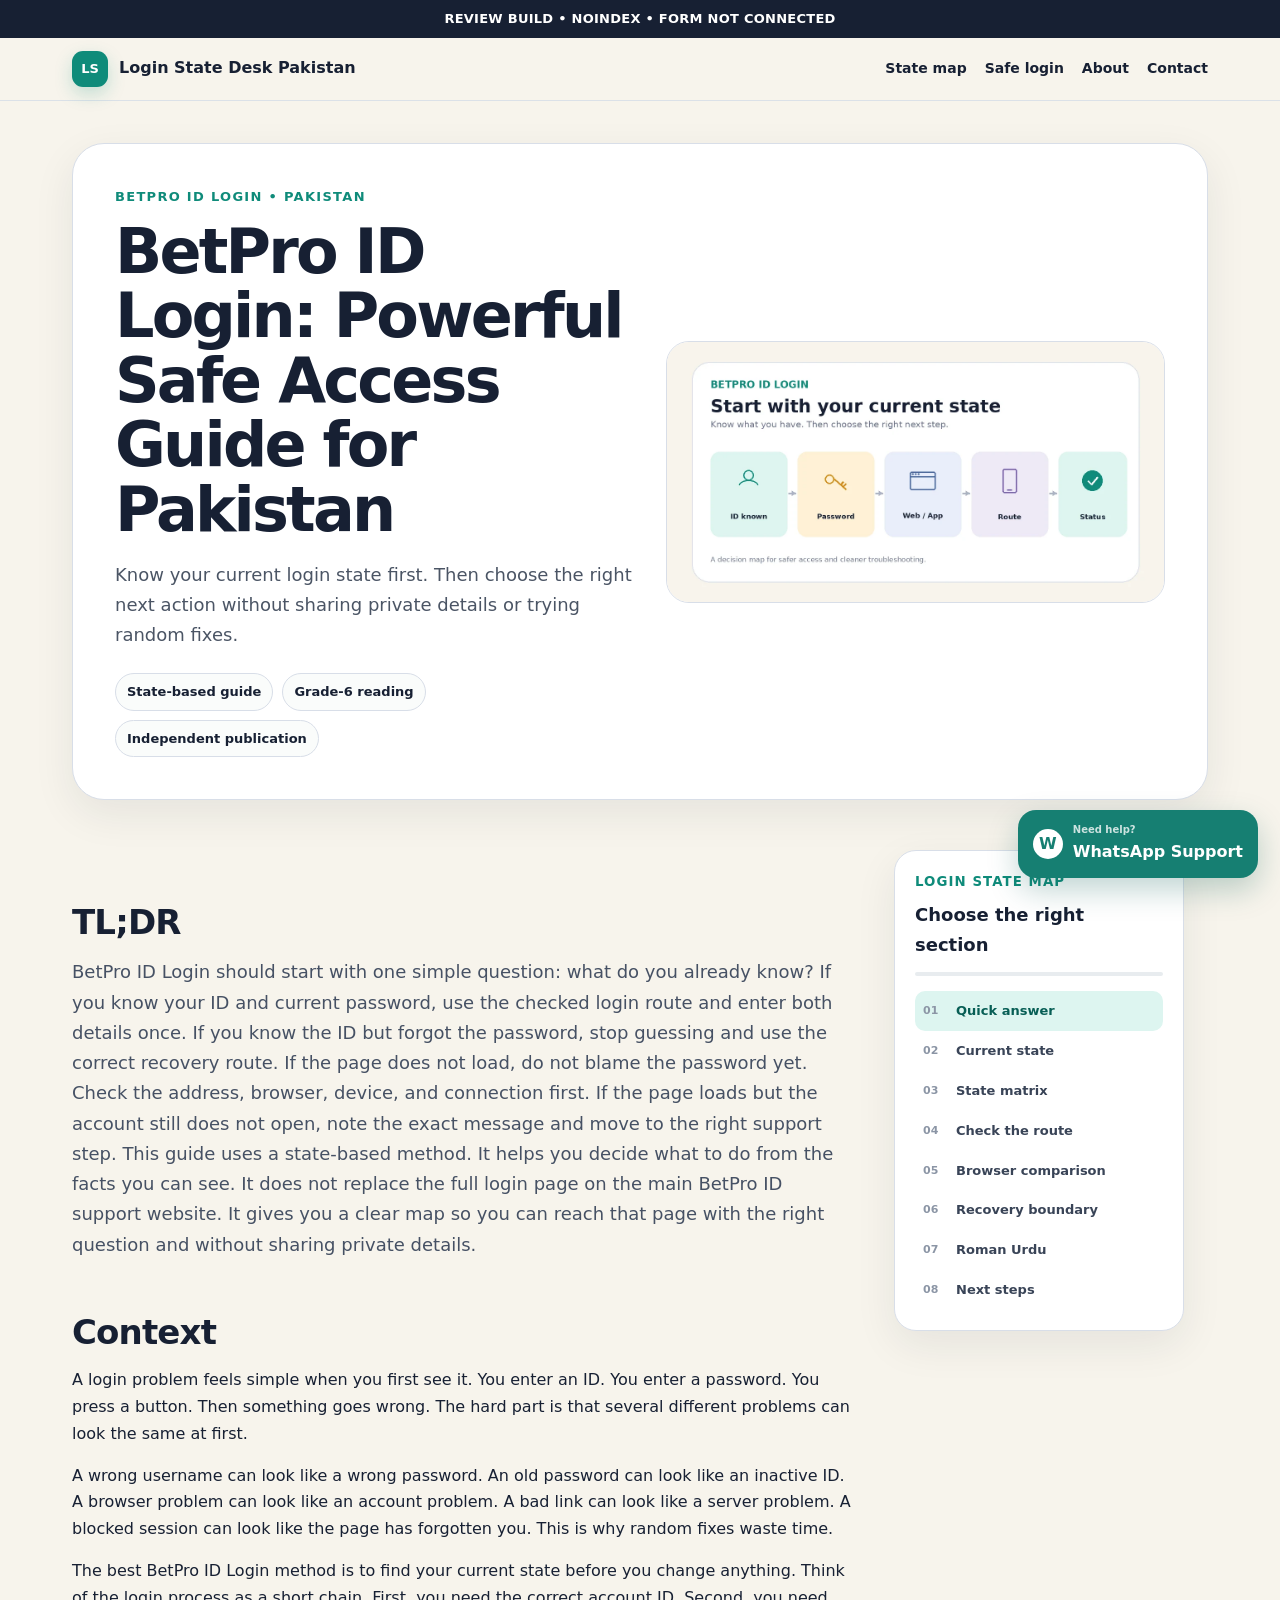
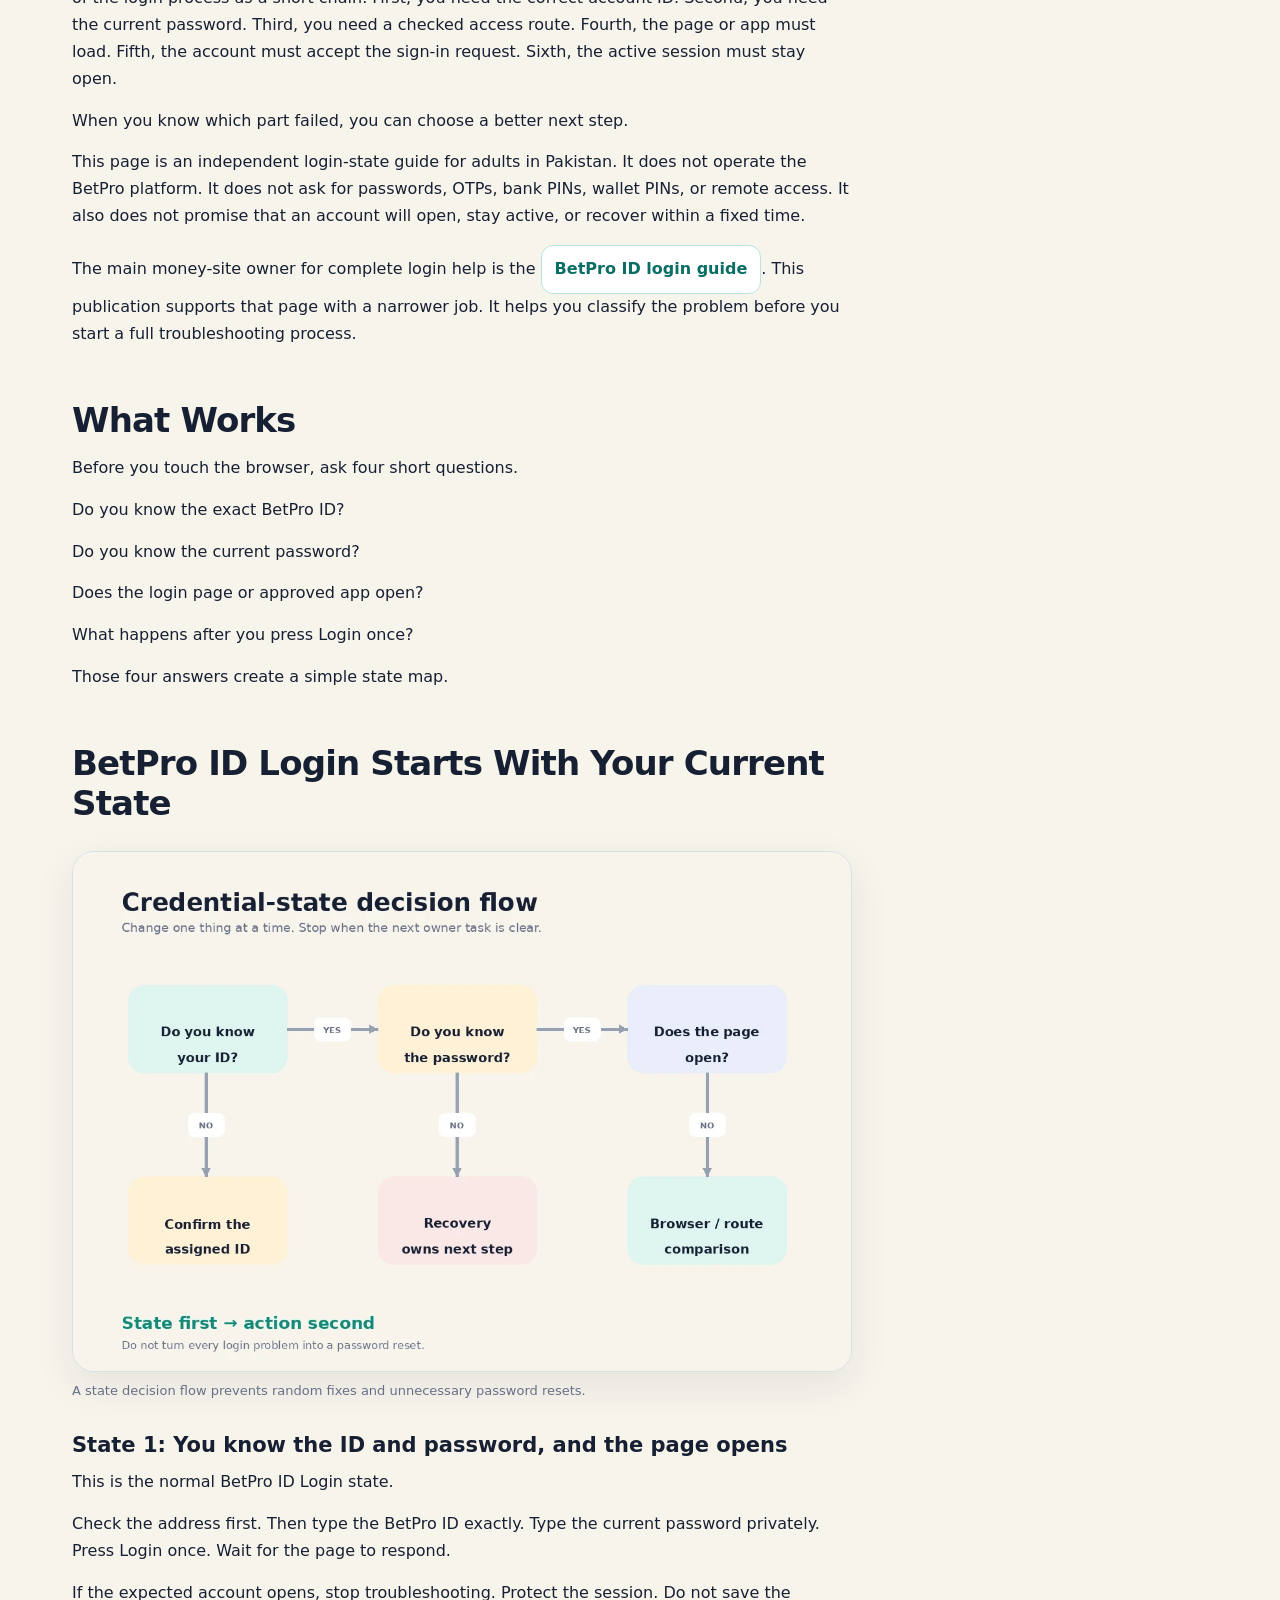
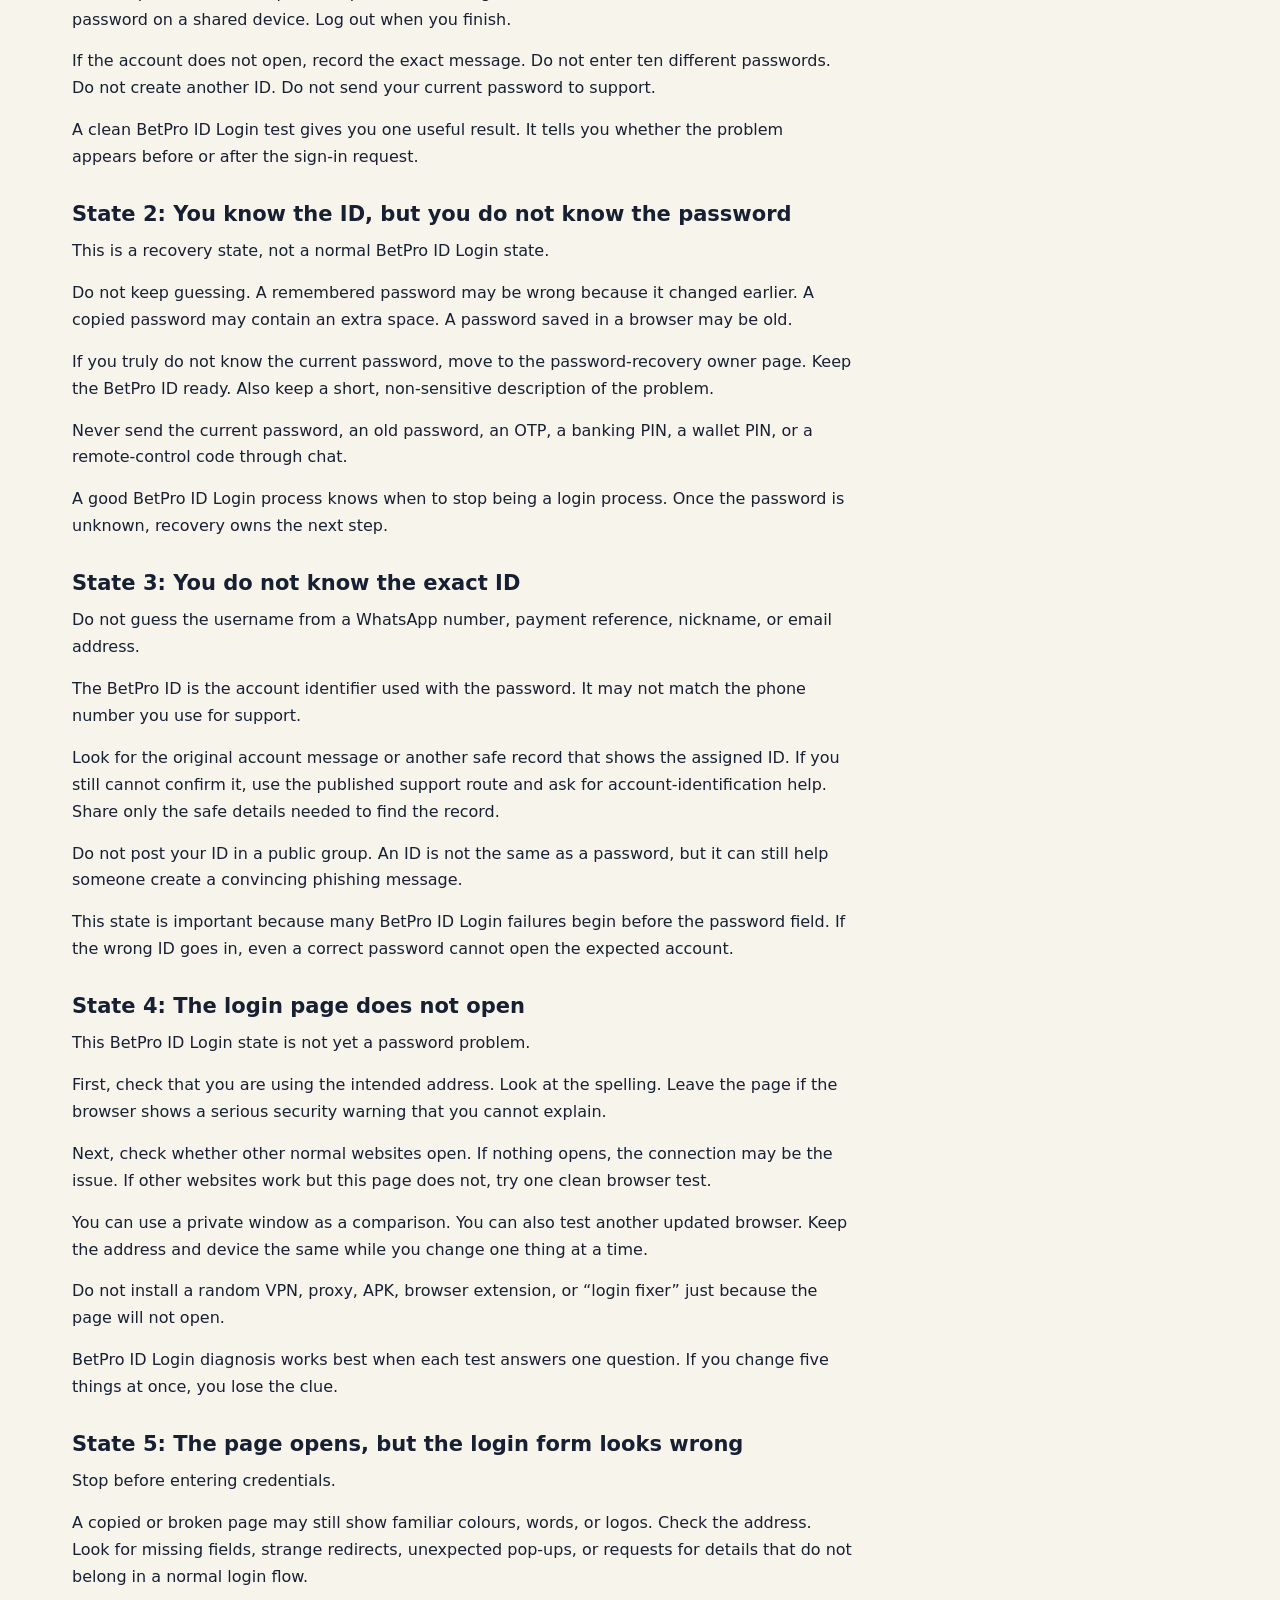
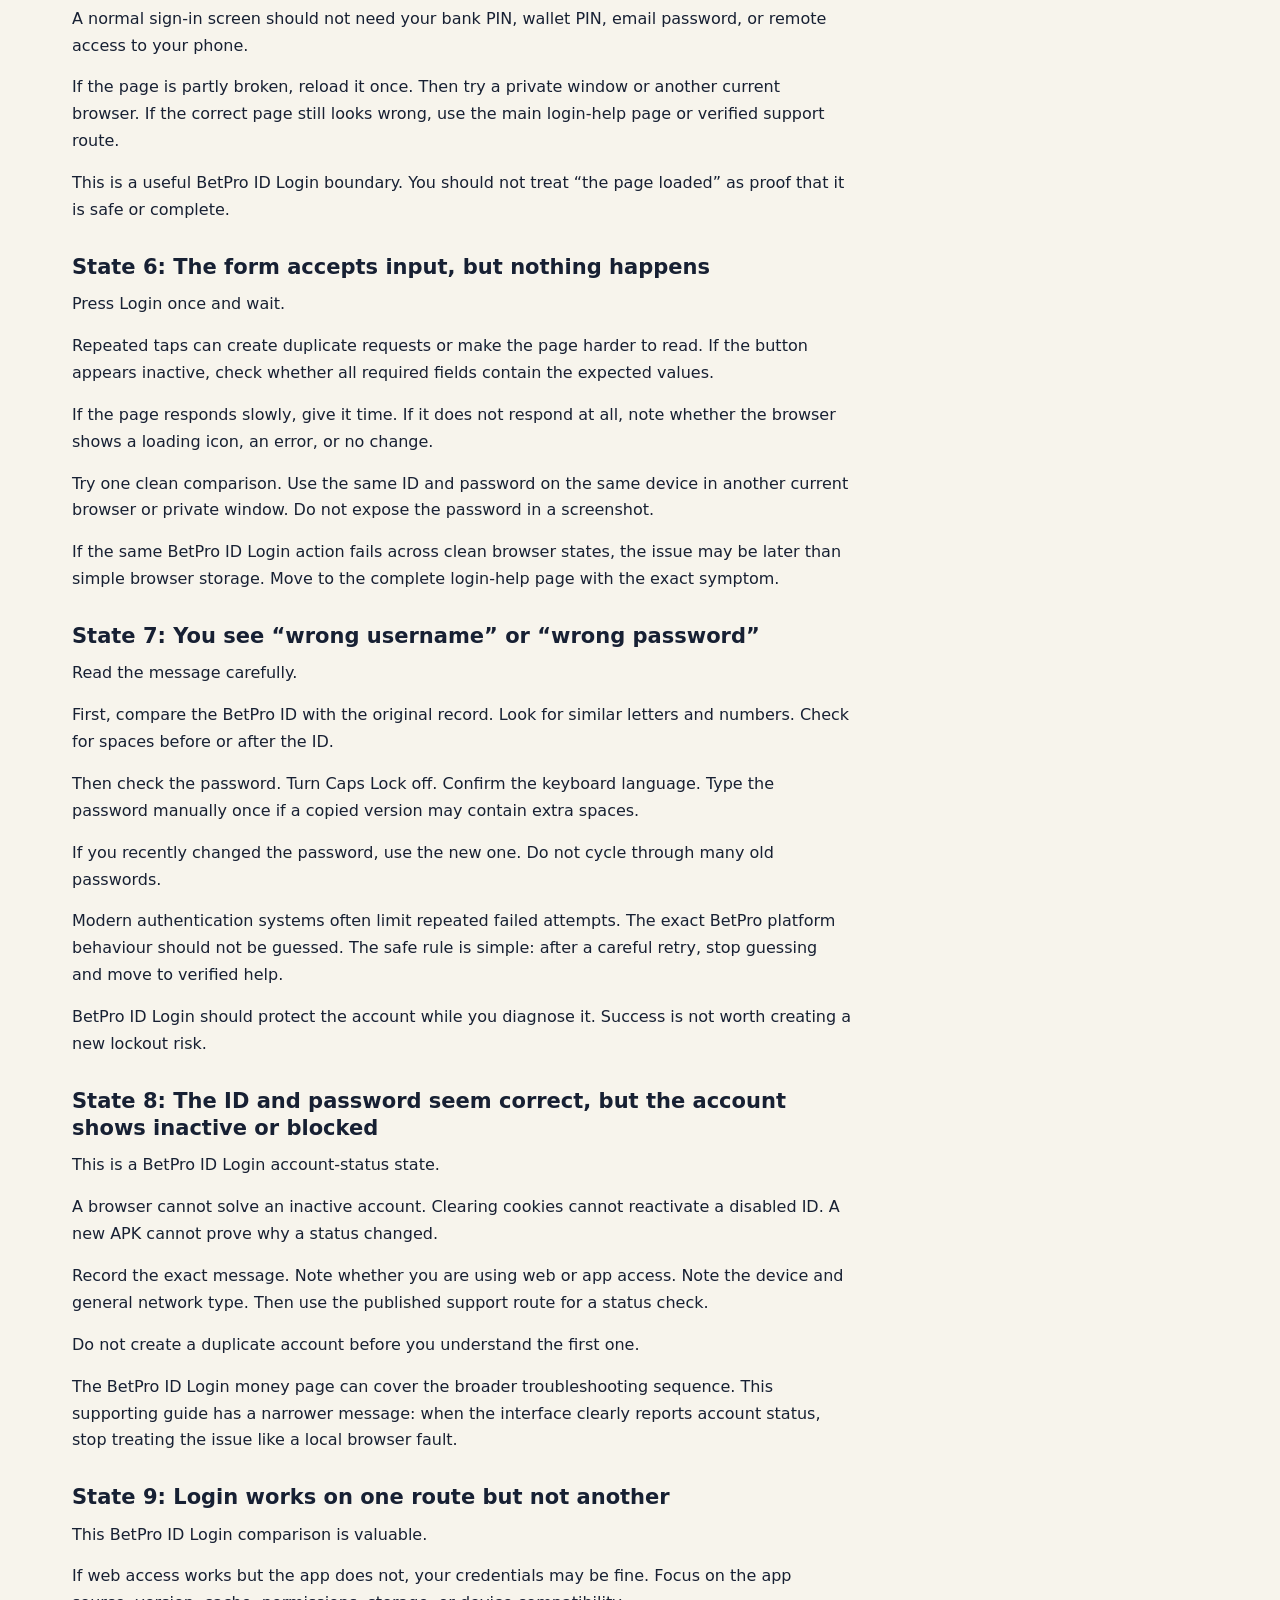
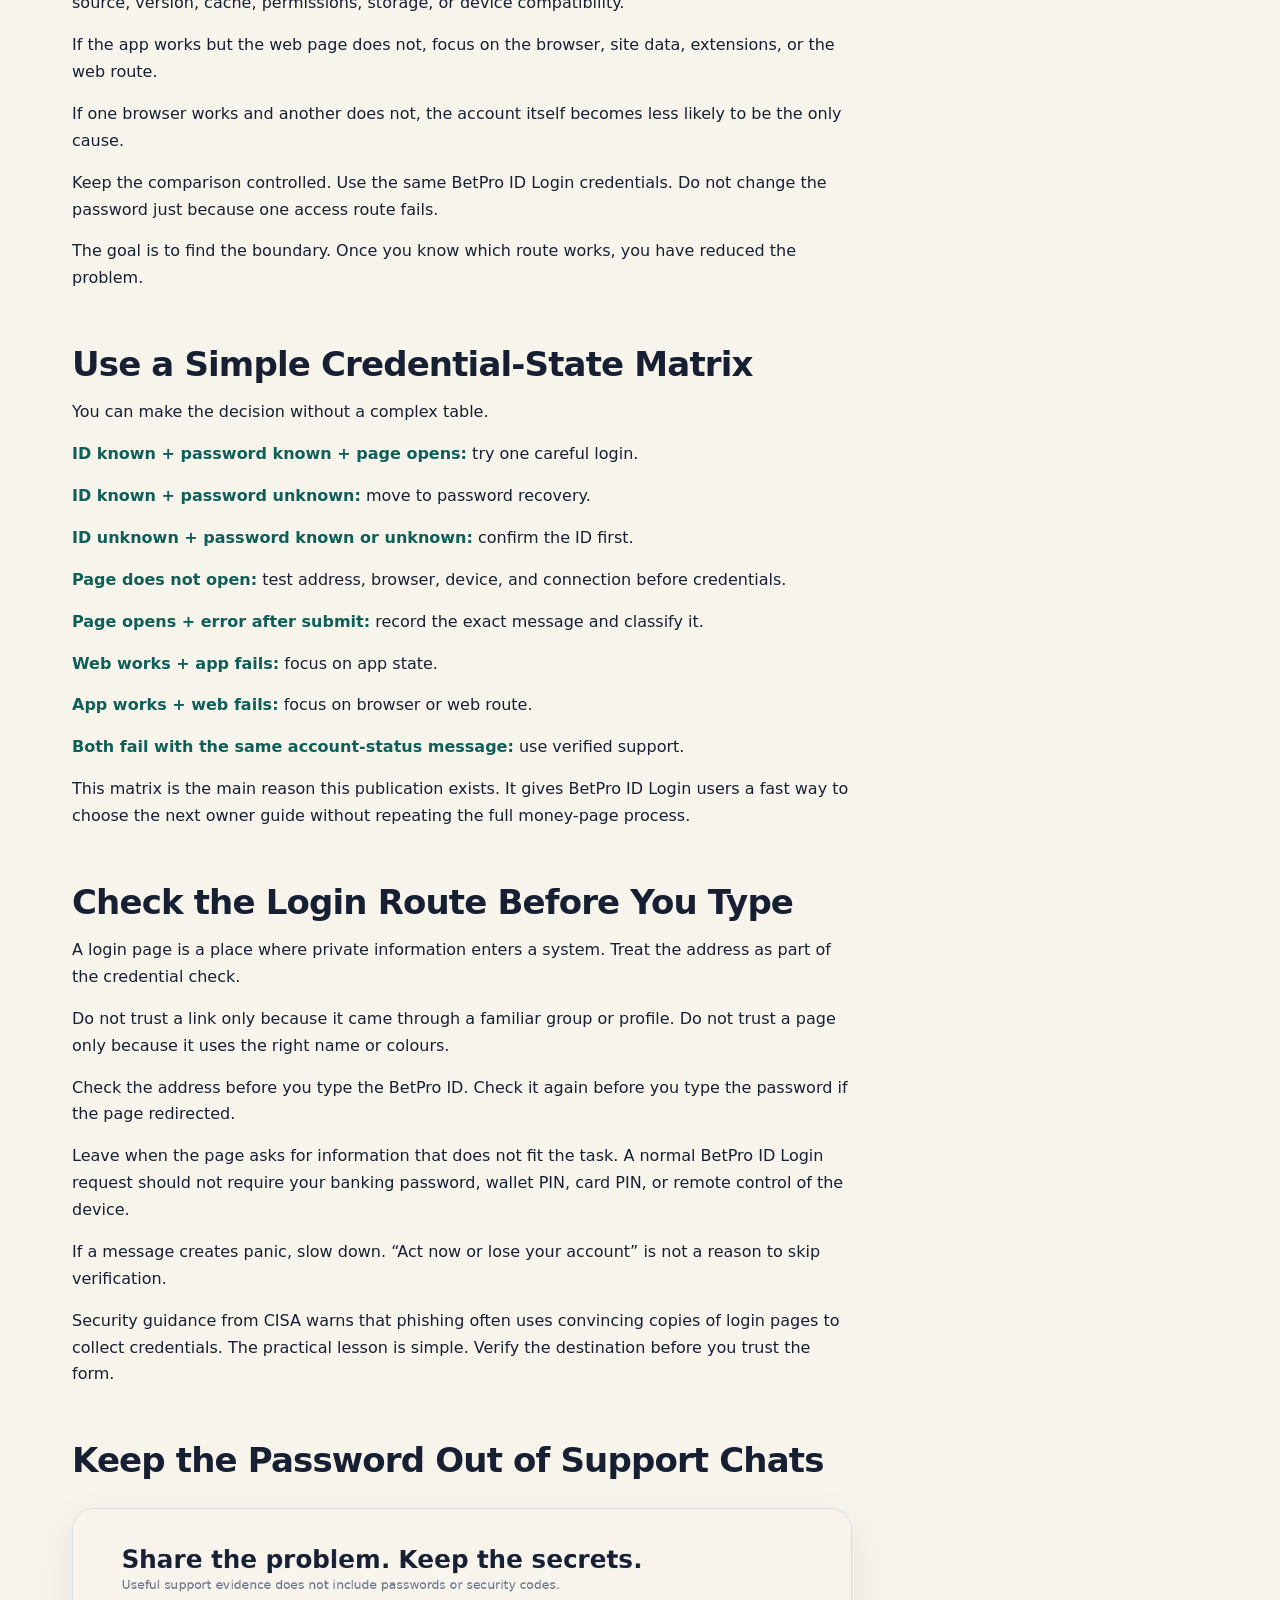
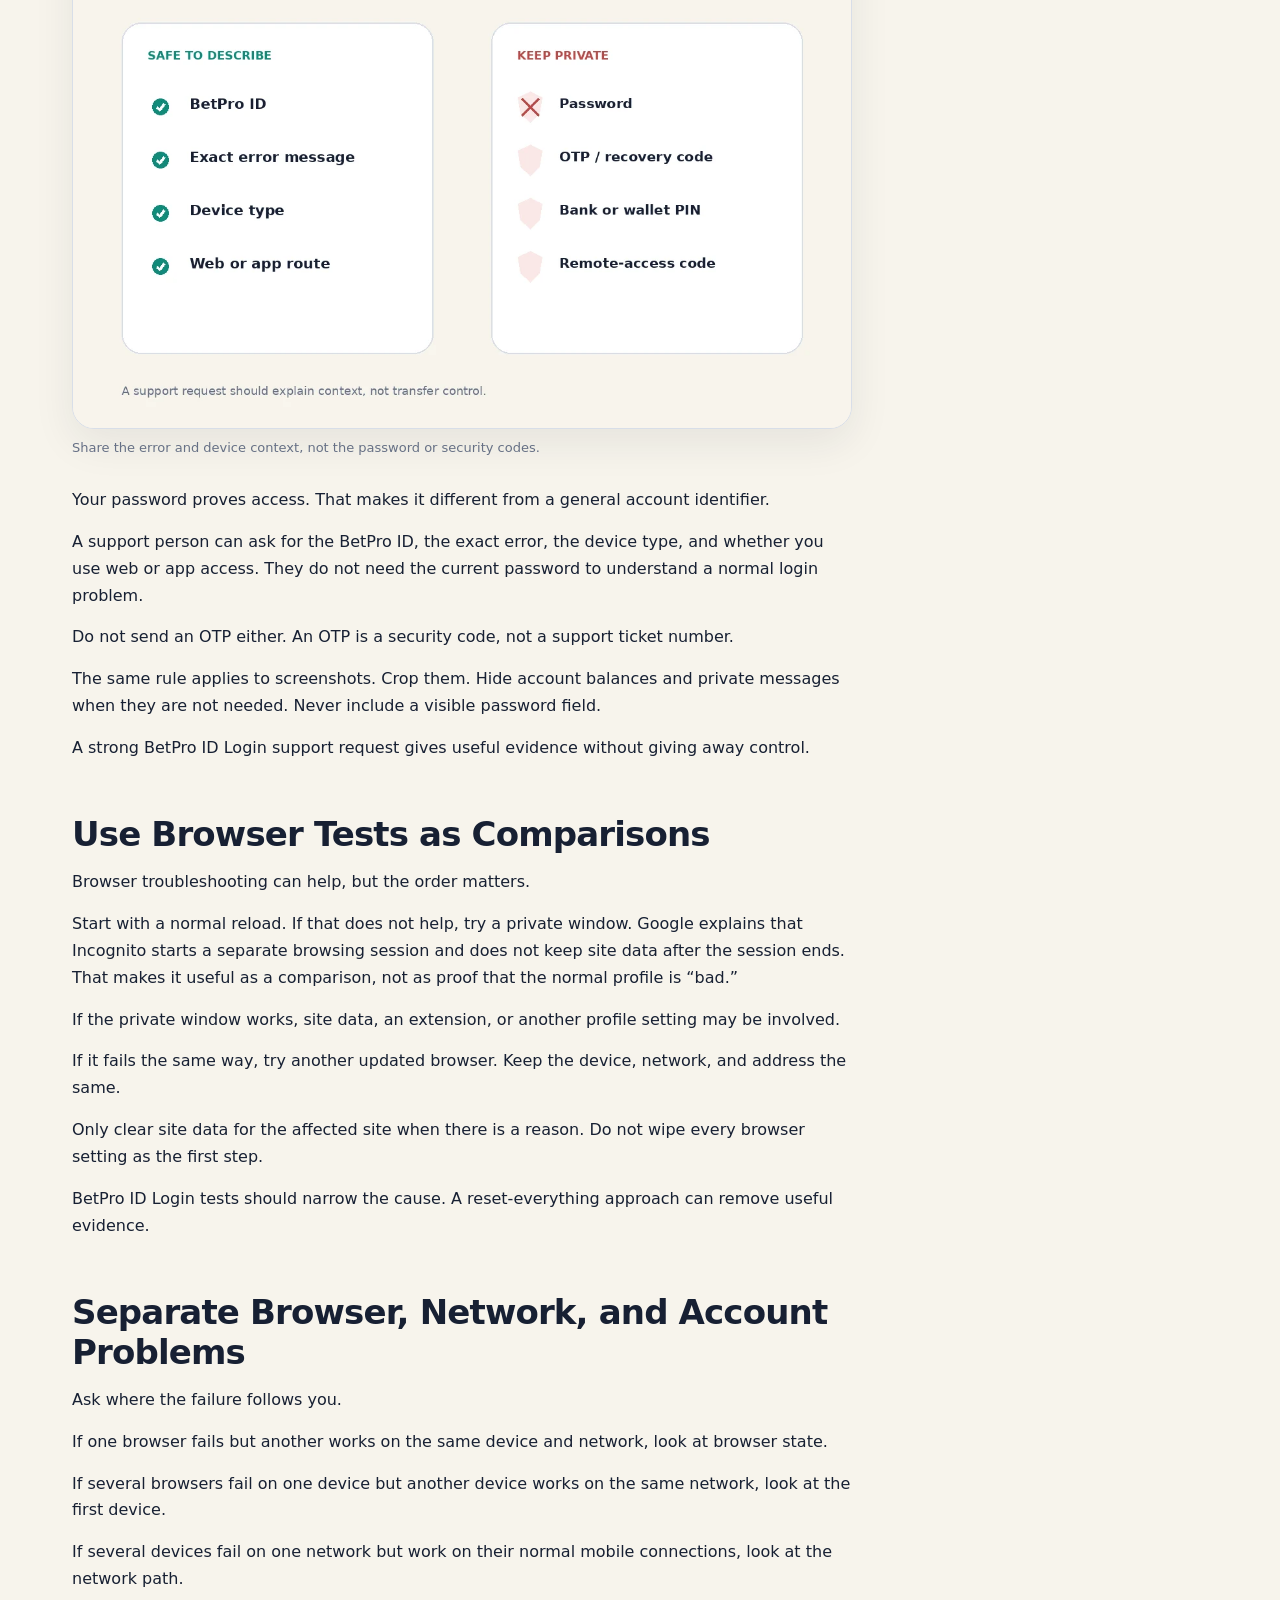
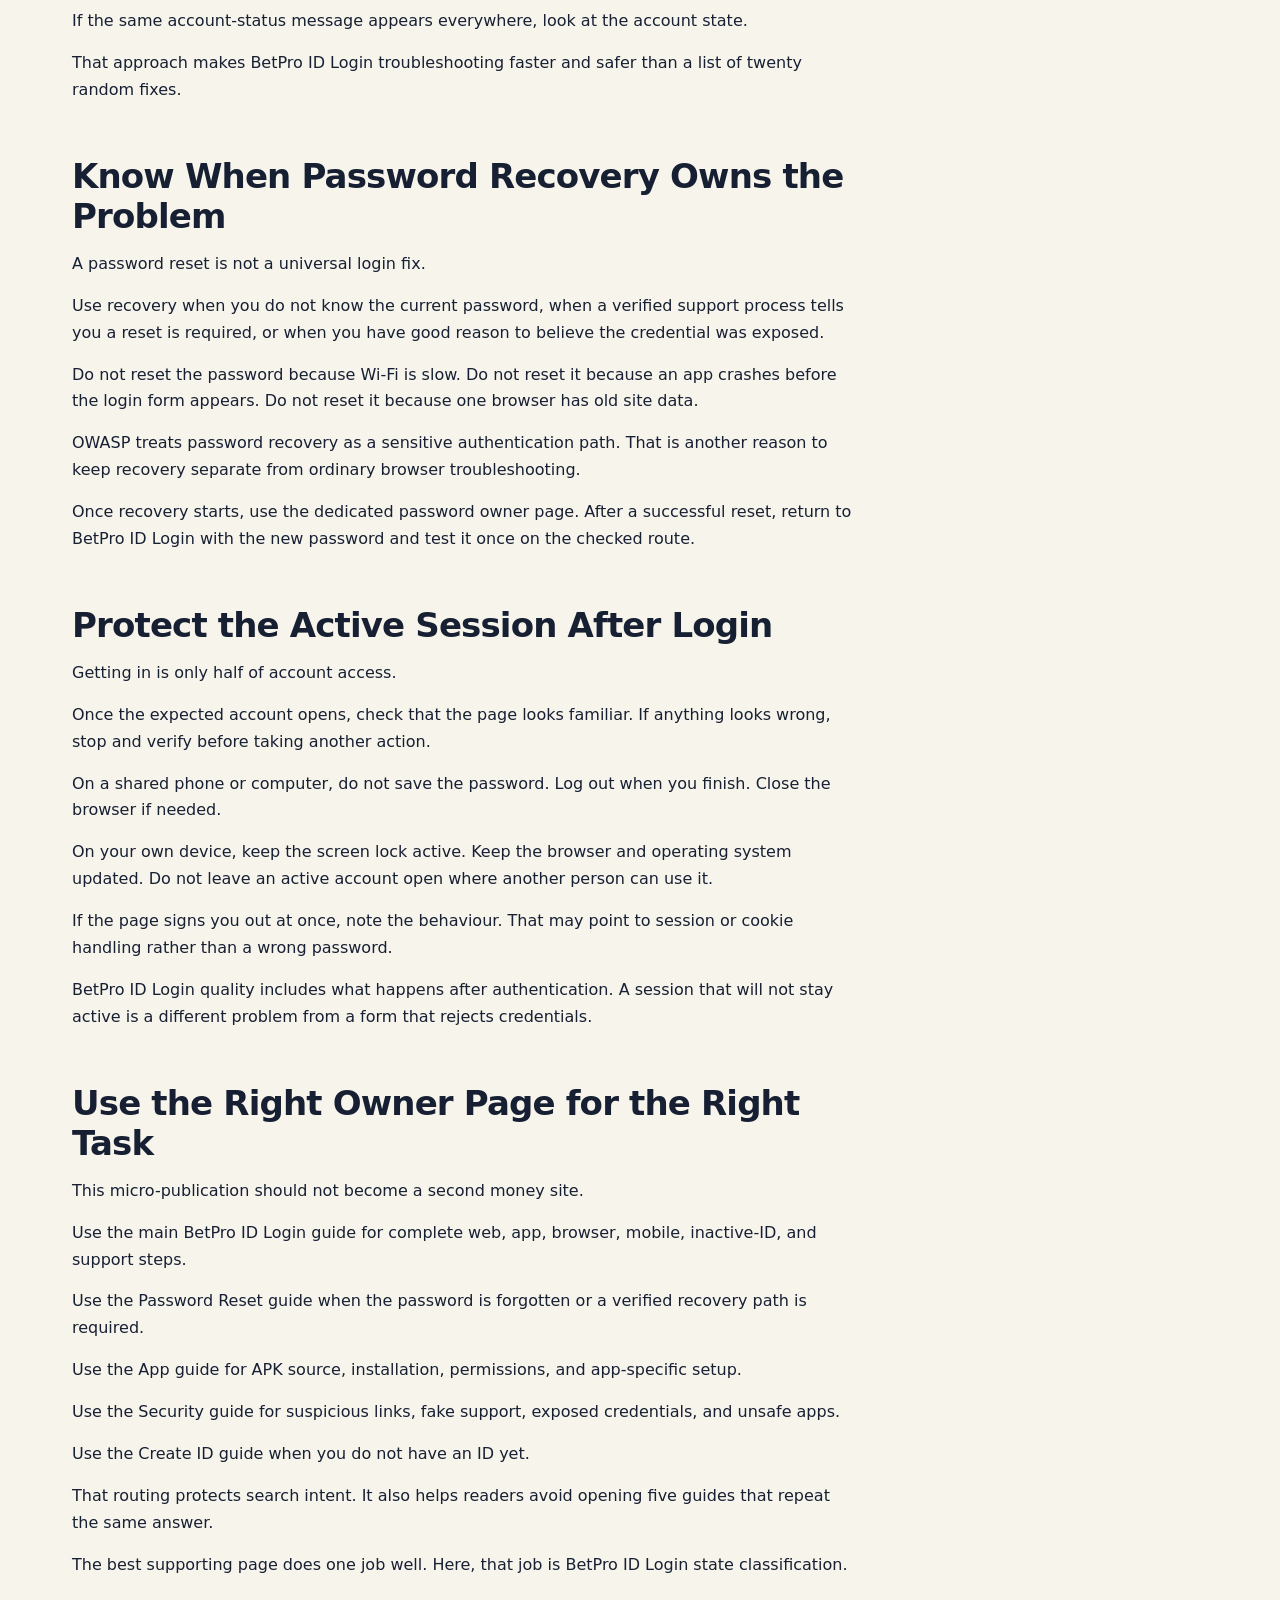
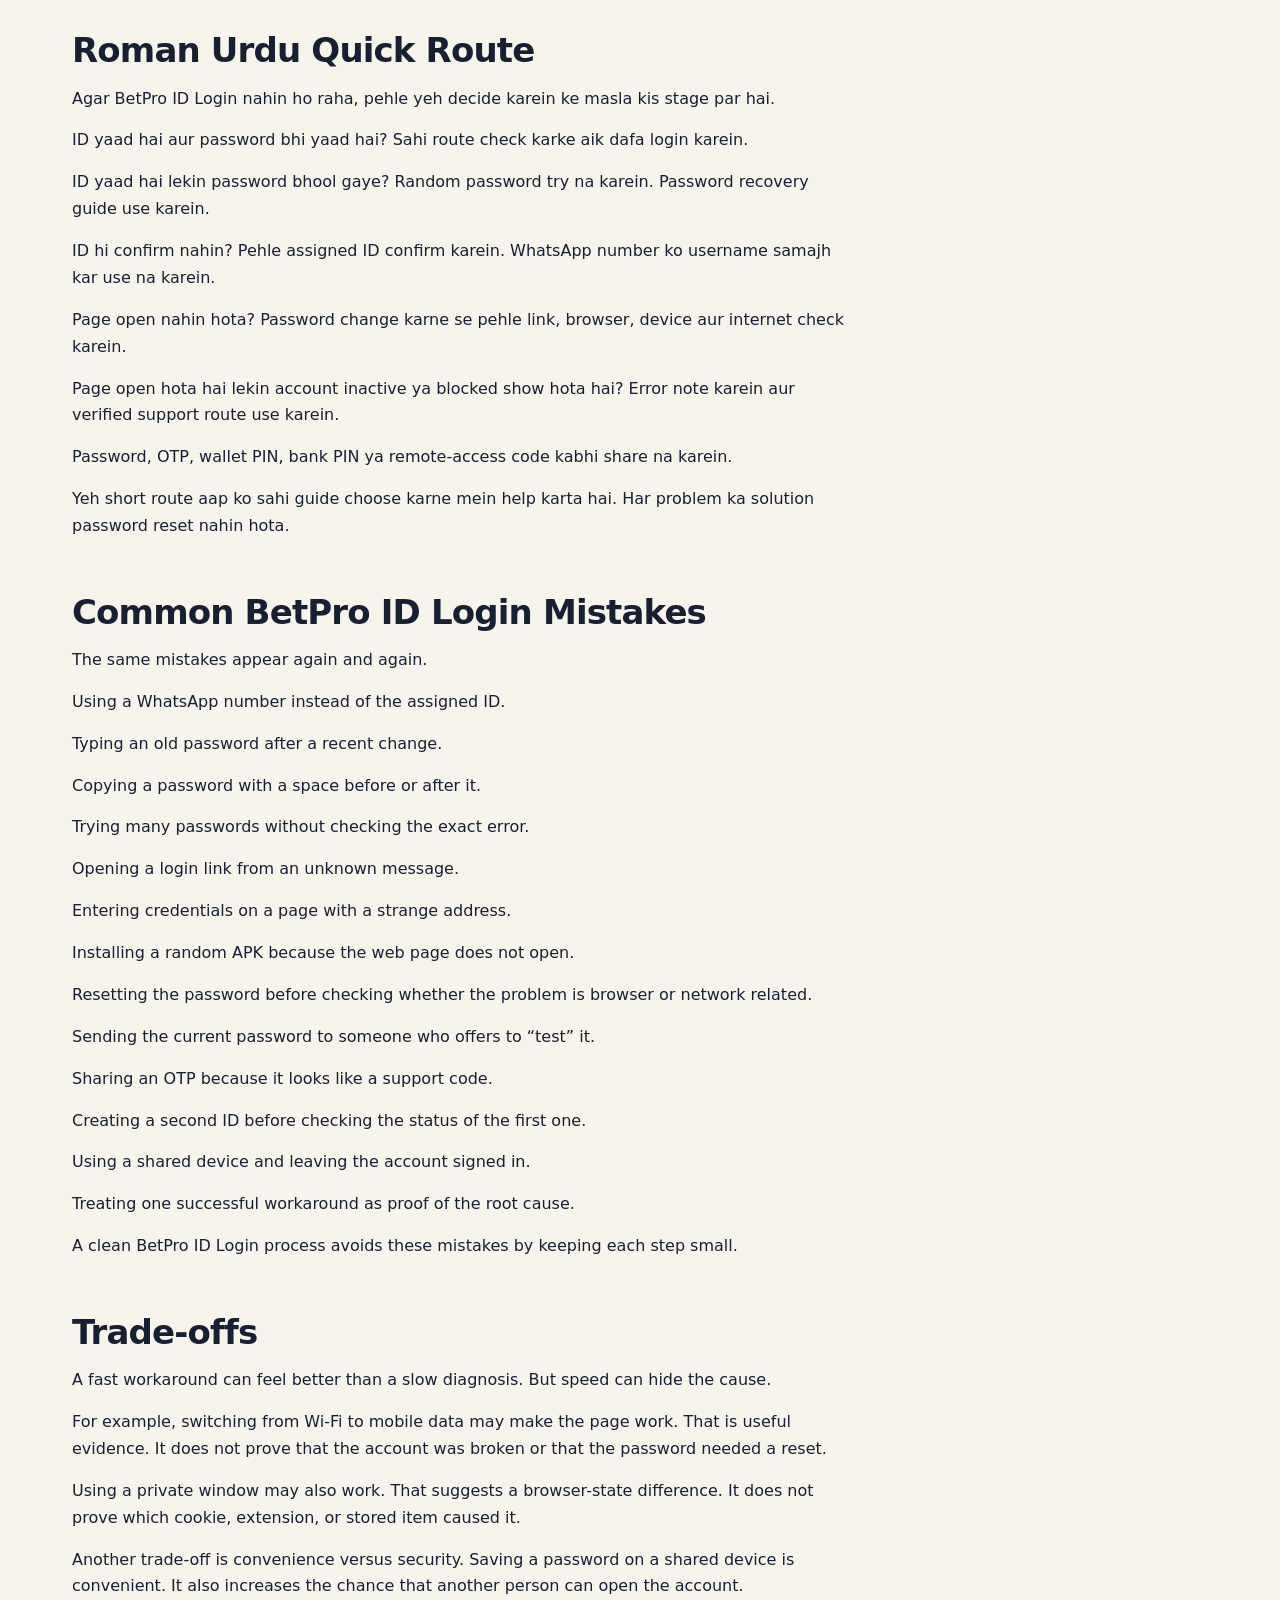
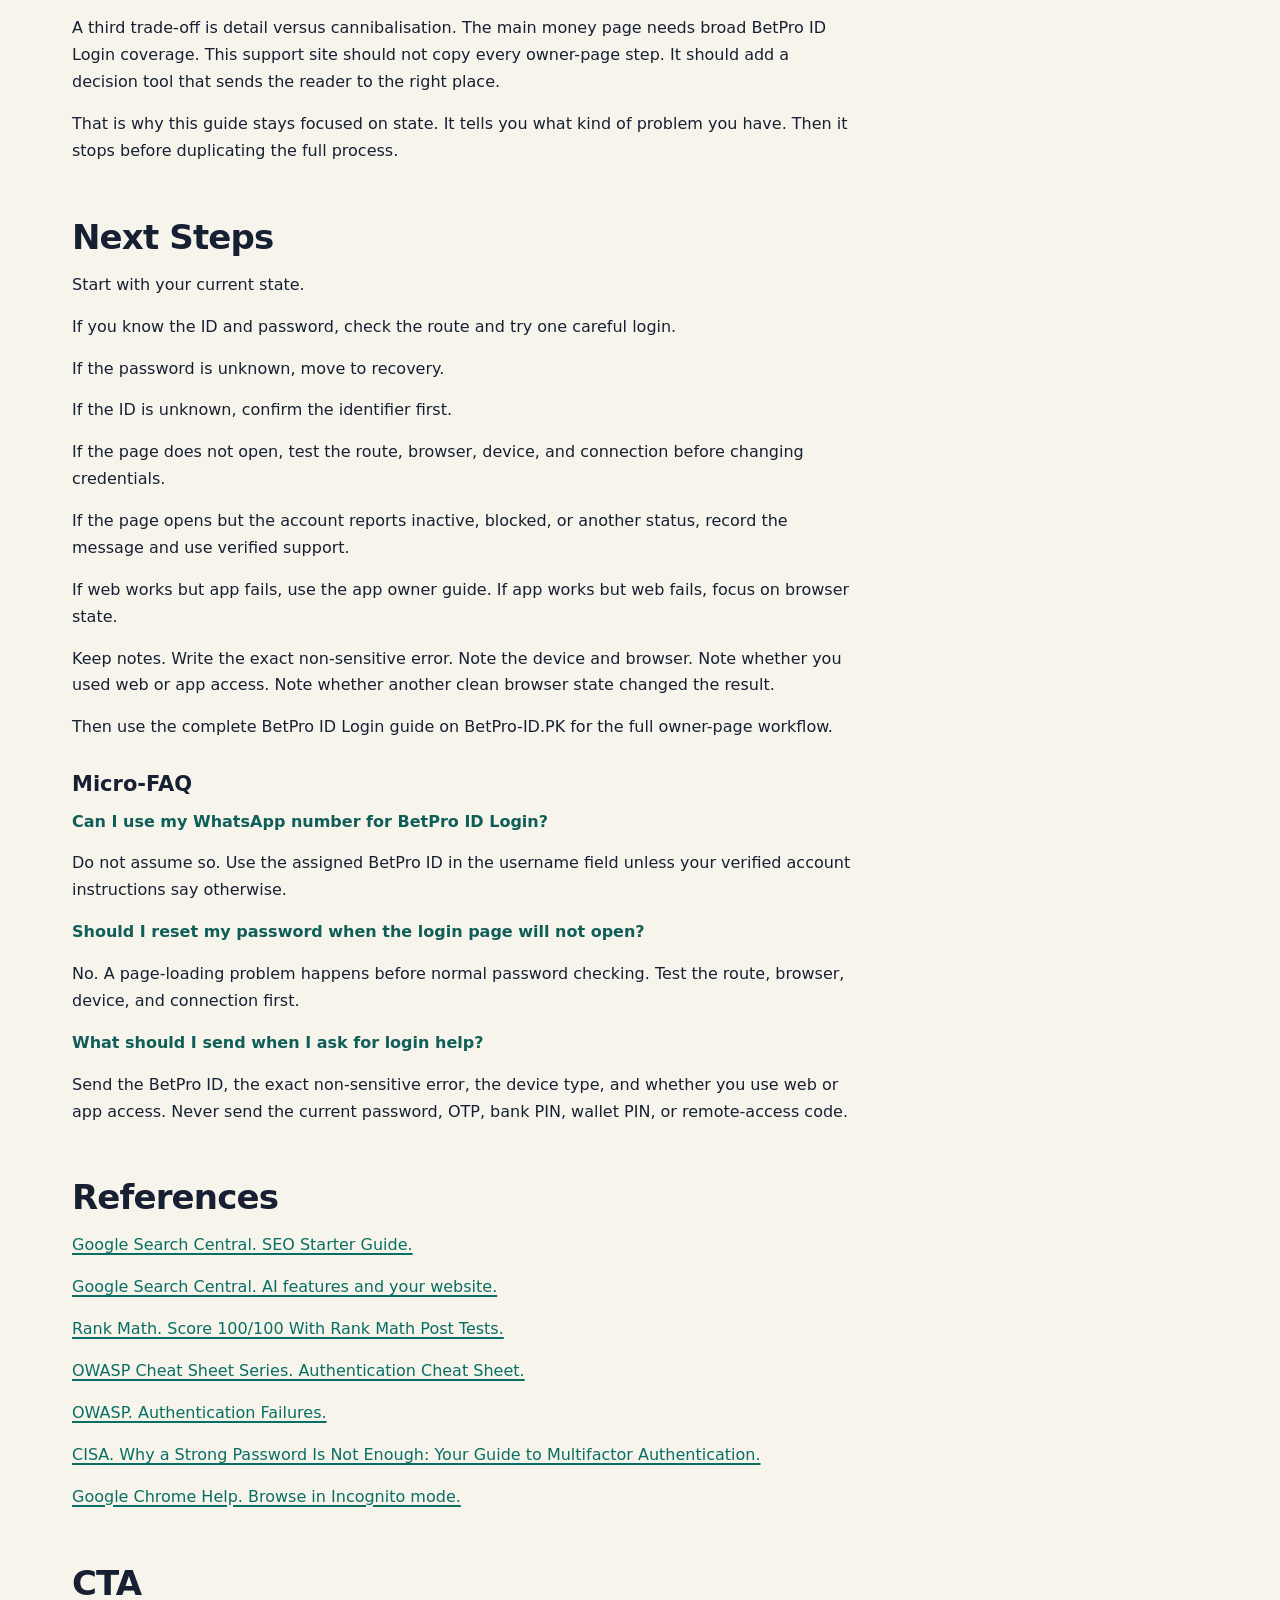
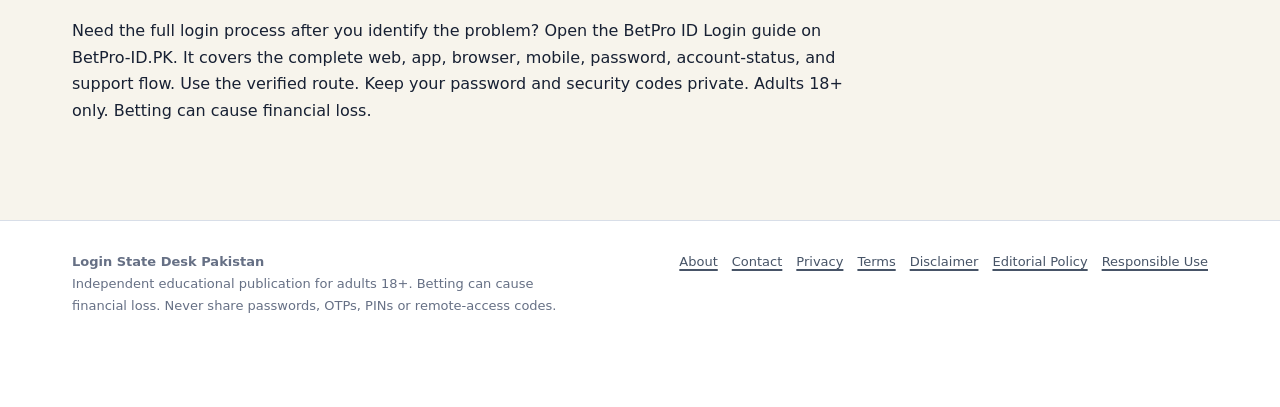
==== index.html @ 2b4b5846 "Add files via upload" ====
<!doctype html><html lang="en-PK"><head>
<meta charset="utf-8"><meta name="viewport" content="width=device-width,initial-scale=1">
<title>BetPro ID Login: Powerful Safe Access Guide for Pakistan</title>
<meta name="description" content="BetPro ID Login help for Pakistan. Check your ID, password, route, browser and account state with a simple, safe decision guide.">
<meta name="robots" content="noindex,nofollow,noarchive">
<meta name="theme-color" content="#f7f4ec">
<link rel="stylesheet" href="/assets/style.css">
</head><a class="skip" href="#main">Skip to content</a>
<div class="reviewbar">REVIEW BUILD • NOINDEX • FORM NOT CONNECTED</div>
<header class="sitehead"><nav class="nav" aria-label="Primary">
<a class="brand" href="/"><span class="mark">LS</span><span>Login State Desk Pakistan</span></a>
<div class="navlinks"><a href="/#state-map">State map</a><a href="/#safe-route">Safe login</a><a href="/about/">About</a><a href="/contact/">Contact</a></div>
</nav></header>
<main id="main">
<section class="hero"><div class="hero-card">
<div><div class="eyebrow">BetPro ID Login • Pakistan</div>
<h1>BetPro ID Login: Powerful Safe Access Guide for Pakistan</h1>
<p>Know your current login state first. Then choose the right next action without sharing private details or trying random fixes.</p>
<div class="badges"><span class="badge">State-based guide</span><span class="badge">Grade-6 reading</span><span class="badge">Independent publication</span></div>
</div>
<img src="/assets/w02-betpro-id-login-state-map.webp" width="1200" height="628" alt="BetPro ID Login state map for ID, password, web, app and account status checks">
</div></section>
<div class="page">
<article class="article">
<details class="mobile-guide"><summary>Article guide</summary><a href="#quick-answer">Quick answer</a><a href="#current-state">Current state</a><a href="#state-map">State matrix</a><a href="#safe-route">Check the route</a><a href="#browser-comparison">Browser comparison</a><a href="#recovery-boundary">Recovery boundary</a><a href="#roman-urdu">Roman Urdu</a><a href="#next-steps">Next steps</a></details>
<section id="quick-answer"><h2>TL;DR</h2>
<p class="lede">BetPro ID Login should start with one simple question: what do you already know? If you know your ID and current password, use the checked login route and enter both details once. If you know the ID but forgot the password, stop guessing and use the correct recovery route. If the page does not load, do not blame the password yet. Check the address, browser, device, and connection first. If the page loads but the account still does not open, note the exact message and move to the right support step. This guide uses a state-based method. It helps you decide what to do from the facts you can see. It does not replace the full login page on the main BetPro ID support website. It gives you a clear map so you can reach that page with the right question and without sharing private details.</p>
</section>
<section id="context"><h2>Context</h2>
<p>A login problem feels simple when you first see it. You enter an ID. You enter a password. You press a button. Then something goes wrong. The hard part is that several different problems can look the same at first.</p>
<p>A wrong username can look like a wrong password. An old password can look like an inactive ID. A browser problem can look like an account problem. A bad link can look like a server problem. A blocked session can look like the page has forgotten you. This is why random fixes waste time.</p>
<p>The best BetPro ID Login method is to find your current state before you change anything. Think of the login process as a short chain. First, you need the correct account ID. Second, you need the current password. Third, you need a checked access route. Fourth, the page or app must load. Fifth, the account must accept the sign-in request. Sixth, the active session must stay open.</p>
<p>When you know which part failed, you can choose a better next step.</p>
<p>This page is an independent login-state guide for adults in Pakistan. It does not operate the BetPro platform. It does not ask for passwords, OTPs, bank PINs, wallet PINs, or remote access. It also does not promise that an account will open, stay active, or recover within a fixed time.</p>
<p>The main money-site owner for complete login help is the <a class="owner-link" href="https://betpro-id.pk/betpro-id-login" rel="noopener">BetPro ID login guide</a>. This publication supports that page with a narrower job. It helps you classify the problem before you start a full troubleshooting process.</p>
</section>
<section id="what-works"><h2>What Works</h2>
<p>Before you touch the browser, ask four short questions.</p>
<p>Do you know the exact BetPro ID?</p>
<p>Do you know the current password?</p>
<p>Does the login page or approved app open?</p>
<p>What happens after you press Login once?</p>
<p>Those four answers create a simple state map.</p>
</section>
<section id="current-state"><h2>BetPro ID Login Starts With Your Current State</h2>
<figure class="visual"><img src="/assets/w02-credential-state-decision-flow.webp" width="1200" height="800" loading="lazy" alt="BetPro ID Login credential state decision flow for known ID, forgotten password and blocked access"><figcaption>A state decision flow prevents random fixes and unnecessary password resets.</figcaption></figure>
<h3 id="state-1-you-know-the-id-and-password-and-the-page-opens">State 1: You know the ID and password, and the page opens</h3>
<p>This is the normal BetPro ID Login state.</p>
<p>Check the address first. Then type the BetPro ID exactly. Type the current password privately. Press Login once. Wait for the page to respond.</p>
<p>If the expected account opens, stop troubleshooting. Protect the session. Do not save the password on a shared device. Log out when you finish.</p>
<p>If the account does not open, record the exact message. Do not enter ten different passwords. Do not create another ID. Do not send your current password to support.</p>
<p>A clean BetPro ID Login test gives you one useful result. It tells you whether the problem appears before or after the sign-in request.</p>
<h3 id="state-2-you-know-the-id-but-you-do-not-know-the-password">State 2: You know the ID, but you do not know the password</h3>
<p>This is a recovery state, not a normal BetPro ID Login state.</p>
<p>Do not keep guessing. A remembered password may be wrong because it changed earlier. A copied password may contain an extra space. A password saved in a browser may be old.</p>
<p>If you truly do not know the current password, move to the password-recovery owner page. Keep the BetPro ID ready. Also keep a short, non-sensitive description of the problem.</p>
<p>Never send the current password, an old password, an OTP, a banking PIN, a wallet PIN, or a remote-control code through chat.</p>
<p>A good BetPro ID Login process knows when to stop being a login process. Once the password is unknown, recovery owns the next step.</p>
<h3 id="state-3-you-do-not-know-the-exact-id">State 3: You do not know the exact ID</h3>
<p>Do not guess the username from a WhatsApp number, payment reference, nickname, or email address.</p>
<p>The BetPro ID is the account identifier used with the password. It may not match the phone number you use for support.</p>
<p>Look for the original account message or another safe record that shows the assigned ID. If you still cannot confirm it, use the published support route and ask for account-identification help. Share only the safe details needed to find the record.</p>
<p>Do not post your ID in a public group. An ID is not the same as a password, but it can still help someone create a convincing phishing message.</p>
<p>This state is important because many BetPro ID Login failures begin before the password field. If the wrong ID goes in, even a correct password cannot open the expected account.</p>
<h3 id="state-4-the-login-page-does-not-open">State 4: The login page does not open</h3>
<p>This BetPro ID Login state is not yet a password problem.</p>
<p>First, check that you are using the intended address. Look at the spelling. Leave the page if the browser shows a serious security warning that you cannot explain.</p>
<p>Next, check whether other normal websites open. If nothing opens, the connection may be the issue. If other websites work but this page does not, try one clean browser test.</p>
<p>You can use a private window as a comparison. You can also test another updated browser. Keep the address and device the same while you change one thing at a time.</p>
<p>Do not install a random VPN, proxy, APK, browser extension, or “login fixer” just because the page will not open.</p>
<p>BetPro ID Login diagnosis works best when each test answers one question. If you change five things at once, you lose the clue.</p>
<h3 id="state-5-the-page-opens-but-the-login-form-looks-wrong">State 5: The page opens, but the login form looks wrong</h3>
<p>Stop before entering credentials.</p>
<p>A copied or broken page may still show familiar colours, words, or logos. Check the address. Look for missing fields, strange redirects, unexpected pop-ups, or requests for details that do not belong in a normal login flow.</p>
<p>A normal sign-in screen should not need your bank PIN, wallet PIN, email password, or remote access to your phone.</p>
<p>If the page is partly broken, reload it once. Then try a private window or another current browser. If the correct page still looks wrong, use the main login-help page or verified support route.</p>
<p>This is a useful BetPro ID Login boundary. You should not treat “the page loaded” as proof that it is safe or complete.</p>
<h3 id="state-6-the-form-accepts-input-but-nothing-happens">State 6: The form accepts input, but nothing happens</h3>
<p>Press Login once and wait.</p>
<p>Repeated taps can create duplicate requests or make the page harder to read. If the button appears inactive, check whether all required fields contain the expected values.</p>
<p>If the page responds slowly, give it time. If it does not respond at all, note whether the browser shows a loading icon, an error, or no change.</p>
<p>Try one clean comparison. Use the same ID and password on the same device in another current browser or private window. Do not expose the password in a screenshot.</p>
<p>If the same BetPro ID Login action fails across clean browser states, the issue may be later than simple browser storage. Move to the complete login-help page with the exact symptom.</p>
<h3 id="state-7-you-see-wrong-username-or-wrong-password">State 7: You see “wrong username” or “wrong password”</h3>
<p>Read the message carefully.</p>
<p>First, compare the BetPro ID with the original record. Look for similar letters and numbers. Check for spaces before or after the ID.</p>
<p>Then check the password. Turn Caps Lock off. Confirm the keyboard language. Type the password manually once if a copied version may contain extra spaces.</p>
<p>If you recently changed the password, use the new one. Do not cycle through many old passwords.</p>
<p>Modern authentication systems often limit repeated failed attempts. The exact BetPro platform behaviour should not be guessed. The safe rule is simple: after a careful retry, stop guessing and move to verified help.</p>
<p>BetPro ID Login should protect the account while you diagnose it. Success is not worth creating a new lockout risk.</p>
<h3 id="state-8-the-id-and-password-seem-correct-but-the-account-shows-inactive-or-blocked">State 8: The ID and password seem correct, but the account shows inactive or blocked</h3>
<p>This is a BetPro ID Login account-status state.</p>
<p>A browser cannot solve an inactive account. Clearing cookies cannot reactivate a disabled ID. A new APK cannot prove why a status changed.</p>
<p>Record the exact message. Note whether you are using web or app access. Note the device and general network type. Then use the published support route for a status check.</p>
<p>Do not create a duplicate account before you understand the first one.</p>
<p>The BetPro ID Login money page can cover the broader troubleshooting sequence. This supporting guide has a narrower message: when the interface clearly reports account status, stop treating the issue like a local browser fault.</p>
<h3 id="state-9-login-works-on-one-route-but-not-another">State 9: Login works on one route but not another</h3>
<p>This BetPro ID Login comparison is valuable.</p>
<p>If web access works but the app does not, your credentials may be fine. Focus on the app source, version, cache, permissions, storage, or device compatibility.</p>
<p>If the app works but the web page does not, focus on the browser, site data, extensions, or the web route.</p>
<p>If one browser works and another does not, the account itself becomes less likely to be the only cause.</p>
<p>Keep the comparison controlled. Use the same BetPro ID Login credentials. Do not change the password just because one access route fails.</p>
<p>The goal is to find the boundary. Once you know which route works, you have reduced the problem.</p>
</section>
<section id="state-map"><h2>Use a Simple Credential-State Matrix</h2>
<p>You can make the decision without a complex table.</p>
<p><strong>ID known + password known + page opens:</strong> try one careful login.</p>
<p><strong>ID known + password unknown:</strong> move to password recovery.</p>
<p><strong>ID unknown + password known or unknown:</strong> confirm the ID first.</p>
<p><strong>Page does not open:</strong> test address, browser, device, and connection before credentials.</p>
<p><strong>Page opens + error after submit:</strong> record the exact message and classify it.</p>
<p><strong>Web works + app fails:</strong> focus on app state.</p>
<p><strong>App works + web fails:</strong> focus on browser or web route.</p>
<p><strong>Both fail with the same account-status message:</strong> use verified support.</p>
<p>This matrix is the main reason this publication exists. It gives BetPro ID Login users a fast way to choose the next owner guide without repeating the full money-page process.</p>
</section>
<section id="safe-route"><h2>Check the Login Route Before You Type</h2>
<p>A login page is a place where private information enters a system. Treat the address as part of the credential check.</p>
<p>Do not trust a link only because it came through a familiar group or profile. Do not trust a page only because it uses the right name or colours.</p>
<p>Check the address before you type the BetPro ID. Check it again before you type the password if the page redirected.</p>
<p>Leave when the page asks for information that does not fit the task. A normal BetPro ID Login request should not require your banking password, wallet PIN, card PIN, or remote control of the device.</p>
<p>If a message creates panic, slow down. “Act now or lose your account” is not a reason to skip verification.</p>
<p>Security guidance from CISA warns that phishing often uses convincing copies of login pages to collect credentials. The practical lesson is simple. Verify the destination before you trust the form.</p>
</section>
<section id="private-details"><h2>Keep the Password Out of Support Chats</h2>
<figure class="visual"><img src="/assets/w02-safe-login-evidence.webp" width="1200" height="800" loading="lazy" alt="BetPro ID Login safe support evidence showing error, device and route while keeping password and OTP private"><figcaption>Share the error and device context, not the password or security codes.</figcaption></figure>
<p>Your password proves access. That makes it different from a general account identifier.</p>
<p>A support person can ask for the BetPro ID, the exact error, the device type, and whether you use web or app access. They do not need the current password to understand a normal login problem.</p>
<p>Do not send an OTP either. An OTP is a security code, not a support ticket number.</p>
<p>The same rule applies to screenshots. Crop them. Hide account balances and private messages when they are not needed. Never include a visible password field.</p>
<p>A strong BetPro ID Login support request gives useful evidence without giving away control.</p>
</section>
<section id="browser-comparison"><h2>Use Browser Tests as Comparisons</h2>
<p>Browser troubleshooting can help, but the order matters.</p>
<p>Start with a normal reload. If that does not help, try a private window. Google explains that Incognito starts a separate browsing session and does not keep site data after the session ends. That makes it useful as a comparison, not as proof that the normal profile is “bad.”</p>
<p>If the private window works, site data, an extension, or another profile setting may be involved.</p>
<p>If it fails the same way, try another updated browser. Keep the device, network, and address the same.</p>
<p>Only clear site data for the affected site when there is a reason. Do not wipe every browser setting as the first step.</p>
<p>BetPro ID Login tests should narrow the cause. A reset-everything approach can remove useful evidence.</p>
</section>
<section id="problem-boundary"><h2>Separate Browser, Network, and Account Problems</h2>
<p>Ask where the failure follows you.</p>
<p>If one browser fails but another works on the same device and network, look at browser state.</p>
<p>If several browsers fail on one device but another device works on the same network, look at the first device.</p>
<p>If several devices fail on one network but work on their normal mobile connections, look at the network path.</p>
<p>If the same account-status message appears everywhere, look at the account state.</p>
<p>That approach makes BetPro ID Login troubleshooting faster and safer than a list of twenty random fixes.</p>
</section>
<section id="recovery-boundary"><h2>Know When Password Recovery Owns the Problem</h2>
<p>A password reset is not a universal login fix.</p>
<p>Use recovery when you do not know the current password, when a verified support process tells you a reset is required, or when you have good reason to believe the credential was exposed.</p>
<p>Do not reset the password because Wi-Fi is slow. Do not reset it because an app crashes before the login form appears. Do not reset it because one browser has old site data.</p>
<p>OWASP treats password recovery as a sensitive authentication path. That is another reason to keep recovery separate from ordinary browser troubleshooting.</p>
<p>Once recovery starts, use the dedicated password owner page. After a successful reset, return to BetPro ID Login with the new password and test it once on the checked route.</p>
</section>
<section id="session-safety"><h2>Protect the Active Session After Login</h2>
<p>Getting in is only half of account access.</p>
<p>Once the expected account opens, check that the page looks familiar. If anything looks wrong, stop and verify before taking another action.</p>
<p>On a shared phone or computer, do not save the password. Log out when you finish. Close the browser if needed.</p>
<p>On your own device, keep the screen lock active. Keep the browser and operating system updated. Do not leave an active account open where another person can use it.</p>
<p>If the page signs you out at once, note the behaviour. That may point to session or cookie handling rather than a wrong password.</p>
<p>BetPro ID Login quality includes what happens after authentication. A session that will not stay active is a different problem from a form that rejects credentials.</p>
</section>
<section id="owner-pages"><h2>Use the Right Owner Page for the Right Task</h2>
<p>This micro-publication should not become a second money site.</p>
<p>Use the main BetPro ID Login guide for complete web, app, browser, mobile, inactive-ID, and support steps.</p>
<p>Use the Password Reset guide when the password is forgotten or a verified recovery path is required.</p>
<p>Use the App guide for APK source, installation, permissions, and app-specific setup.</p>
<p>Use the Security guide for suspicious links, fake support, exposed credentials, and unsafe apps.</p>
<p>Use the Create ID guide when you do not have an ID yet.</p>
<p>That routing protects search intent. It also helps readers avoid opening five guides that repeat the same answer.</p>
<p>The best supporting page does one job well. Here, that job is BetPro ID Login state classification.</p>
</section>
<section id="roman-urdu"><h2>Roman Urdu Quick Route</h2>
<p>Agar BetPro ID Login nahin ho raha, pehle yeh decide karein ke masla kis stage par hai.</p>
<p>ID yaad hai aur password bhi yaad hai? Sahi route check karke aik dafa login karein.</p>
<p>ID yaad hai lekin password bhool gaye? Random password try na karein. Password recovery guide use karein.</p>
<p>ID hi confirm nahin? Pehle assigned ID confirm karein. WhatsApp number ko username samajh kar use na karein.</p>
<p>Page open nahin hota? Password change karne se pehle link, browser, device aur internet check karein.</p>
<p>Page open hota hai lekin account inactive ya blocked show hota hai? Error note karein aur verified support route use karein.</p>
<p>Password, OTP, wallet PIN, bank PIN ya remote-access code kabhi share na karein.</p>
<p>Yeh short route aap ko sahi guide choose karne mein help karta hai. Har problem ka solution password reset nahin hota.</p>
</section>
<section id="common-mistakes"><h2>Common BetPro ID Login Mistakes</h2>
<p>The same mistakes appear again and again.</p>
<p>Using a WhatsApp number instead of the assigned ID.</p>
<p>Typing an old password after a recent change.</p>
<p>Copying a password with a space before or after it.</p>
<p>Trying many passwords without checking the exact error.</p>
<p>Opening a login link from an unknown message.</p>
<p>Entering credentials on a page with a strange address.</p>
<p>Installing a random APK because the web page does not open.</p>
<p>Resetting the password before checking whether the problem is browser or network related.</p>
<p>Sending the current password to someone who offers to “test” it.</p>
<p>Sharing an OTP because it looks like a support code.</p>
<p>Creating a second ID before checking the status of the first one.</p>
<p>Using a shared device and leaving the account signed in.</p>
<p>Treating one successful workaround as proof of the root cause.</p>
<p>A clean BetPro ID Login process avoids these mistakes by keeping each step small.</p>
</section>
<section id="trade-offs"><h2>Trade-offs</h2>
<p>A fast workaround can feel better than a slow diagnosis. But speed can hide the cause.</p>
<p>For example, switching from Wi-Fi to mobile data may make the page work. That is useful evidence. It does not prove that the account was broken or that the password needed a reset.</p>
<p>Using a private window may also work. That suggests a browser-state difference. It does not prove which cookie, extension, or stored item caused it.</p>
<p>Another trade-off is convenience versus security. Saving a password on a shared device is convenient. It also increases the chance that another person can open the account.</p>
<p>A third trade-off is detail versus cannibalisation. The main money page needs broad BetPro ID Login coverage. This support site should not copy every owner-page step. It should add a decision tool that sends the reader to the right place.</p>
<p>That is why this guide stays focused on state. It tells you what kind of problem you have. Then it stops before duplicating the full process.</p>
</section>
<section id="next-steps"><h2>Next Steps</h2>
<p>Start with your current state.</p>
<p>If you know the ID and password, check the route and try one careful login.</p>
<p>If the password is unknown, move to recovery.</p>
<p>If the ID is unknown, confirm the identifier first.</p>
<p>If the page does not open, test the route, browser, device, and connection before changing credentials.</p>
<p>If the page opens but the account reports inactive, blocked, or another status, record the message and use verified support.</p>
<p>If web works but app fails, use the app owner guide. If app works but web fails, focus on browser state.</p>
<p>Keep notes. Write the exact non-sensitive error. Note the device and browser. Note whether you used web or app access. Note whether another clean browser state changed the result.</p>
<p>Then use the complete BetPro ID Login guide on BetPro-ID.PK for the full owner-page workflow.</p>
<h3 id="micro-faq">Micro-FAQ</h3>
<p><strong>Can I use my WhatsApp number for BetPro ID Login?</strong></p>
<p>Do not assume so. Use the assigned BetPro ID in the username field unless your verified account instructions say otherwise.</p>
<p><strong>Should I reset my password when the login page will not open?</strong></p>
<p>No. A page-loading problem happens before normal password checking. Test the route, browser, device, and connection first.</p>
<p><strong>What should I send when I ask for login help?</strong></p>
<p>Send the BetPro ID, the exact non-sensitive error, the device type, and whether you use web or app access. Never send the current password, OTP, bank PIN, wallet PIN, or remote-access code.</p>
</section>
<section id="references"><h2>References</h2>
<p><a href="https://developers.google.com/search/docs/fundamentals/seo-starter-guide" rel="noopener noreferrer">Google Search Central. SEO Starter Guide.</a></p>
<p><a href="https://developers.google.com/search/docs/appearance/ai-features" rel="noopener noreferrer">Google Search Central. AI features and your website.</a></p>
<p><a href="https://rankmath.com/kb/score-100-in-tests/" rel="noopener noreferrer">Rank Math. Score 100/100 With Rank Math Post Tests.</a></p>
<p><a href="https://cheatsheetseries.owasp.org/cheatsheets/Authentication_Cheat_Sheet.html" rel="noopener noreferrer">OWASP Cheat Sheet Series. Authentication Cheat Sheet.</a></p>
<p><a href="https://owasp.org/Top10/2025/A07_2025-Authentication_Failures/" rel="noopener noreferrer">OWASP. Authentication Failures.</a></p>
<p><a href="https://www.cisa.gov/resources-tools/training/why-strong-password-isnt-enough-your-guide-multifactor-authentication" rel="noopener noreferrer">CISA. Why a Strong Password Is Not Enough: Your Guide to Multifactor Authentication.</a></p>
<p><a href="https://support.google.com/chrome/answer/95464" rel="noopener noreferrer">Google Chrome Help. Browse in Incognito mode.</a></p>
</section>
<section id="cta"><h2>CTA</h2>
<p>Need the full login process after you identify the problem? Open the BetPro ID Login guide on BetPro-ID.PK. It covers the complete web, app, browser, mobile, password, account-status, and support flow. Use the verified route. Keep your password and security codes private. Adults 18+ only. Betting can cause financial loss.</p>
</section>
</article>
<aside class="sidebar" aria-label="Article guide"><div class="guide">
<small>Login state map</small><h2>Choose the right section</h2>
<div class="progress" aria-hidden="true"><span></span></div><ol><li><a href="#quick-answer">Quick answer</a></li><li><a href="#current-state">Current state</a></li><li><a href="#state-map">State matrix</a></li><li><a href="#safe-route">Check the route</a></li><li><a href="#browser-comparison">Browser comparison</a></li><li><a href="#recovery-boundary">Recovery boundary</a></li><li><a href="#roman-urdu">Roman Urdu</a></li><li><a href="#next-steps">Next steps</a></li></ol>
</div></aside>
</div></main>
<footer class="footer"><div class="footer-inner">
<div class="fine"><strong>Login State Desk Pakistan</strong><br>Independent educational publication for adults 18+. Betting can cause financial loss. Never share passwords, OTPs, PINs or remote-access codes.</div>
<nav aria-label="Footer"><a href="/about/">About</a><a href="/contact/">Contact</a><a href="/privacy/">Privacy</a><a href="/terms/">Terms</a><a href="/disclaimer/">Disclaimer</a><a href="/editorial-policy/">Editorial Policy</a><a href="/responsible-use/">Responsible Use</a></nav></div></footer>
<a class="whatsapp" href="https://sportsids.com/NewID" rel="noopener noreferrer"><span class="waicon">W</span><span><small>Need help?</small>WhatsApp Support</span></a>
<script src="/assets/site.js" defer></script></body></html>
---- assets/style.css ----
:root{
 --bg:#f7f4ec;--paper:#fff;--ink:#172033;--muted:#667085;--line:#d8dee8;
 --teal:#0f8b7a;--teal-soft:#ddf5f0;--amber:#d58a16;--amber-soft:#fff1d6;
 --danger:#b94a48;--shadow:0 14px 42px rgba(23,32,51,.08);--radius:22px;
}
*{box-sizing:border-box} html{scroll-behavior:smooth}
body{margin:0;background:var(--bg);color:var(--ink);font:16px/1.68 system-ui,-apple-system,BlinkMacSystemFont,"Segoe UI",sans-serif}
a{color:#096e63;text-decoration-thickness:1.5px;text-underline-offset:3px}
a:hover{color:#064e47}.skip{position:absolute;left:-999px;top:0}.skip:focus{left:16px;top:16px;background:#fff;padding:10px 14px;z-index:999}
.reviewbar{background:#172033;color:#fff;text-align:center;padding:8px 14px;font-size:13px;font-weight:700;letter-spacing:.02em}
.sitehead{position:sticky;top:0;z-index:30;background:rgba(247,244,236,.94);backdrop-filter:blur(12px);border-bottom:1px solid rgba(216,222,232,.85)}
.nav{max-width:1180px;margin:auto;padding:13px 22px;display:flex;align-items:center;gap:22px}
.brand{display:flex;align-items:center;gap:11px;color:var(--ink);text-decoration:none;font-weight:850}
.mark{width:36px;height:36px;border-radius:11px;background:var(--teal);color:#fff;display:grid;place-items:center;font-size:13px;box-shadow:0 7px 18px rgba(15,139,122,.22)}
.navlinks{margin-left:auto;display:flex;gap:18px;align-items:center;font-size:14px;font-weight:700}
.navlinks a{color:var(--ink);text-decoration:none}.navlinks a:hover{color:var(--teal)}
.hero{max-width:1180px;margin:42px auto 24px;padding:0 22px}
.hero-card{display:grid;grid-template-columns:1.02fr .98fr;gap:32px;align-items:center;background:var(--paper);border:1px solid var(--line);border-radius:32px;padding:42px;box-shadow:var(--shadow)}
.eyebrow{font-size:13px;font-weight:850;letter-spacing:.1em;text-transform:uppercase;color:var(--teal)}
h1{font-size:clamp(36px,5vw,62px);line-height:1.04;letter-spacing:-.045em;margin:12px 0 18px}
.hero p{font-size:18px;color:#4b5565;max-width:650px}
.hero img{width:100%;height:auto;border-radius:23px;border:1px solid var(--line);display:block}
.badges{display:flex;gap:9px;flex-wrap:wrap;margin-top:22px}.badge{padding:7px 11px;border:1px solid var(--line);border-radius:999px;font-size:13px;font-weight:750;background:#fafcfb}
.page{max-width:1180px;margin:0 auto;padding:26px 22px 80px;display:grid;grid-template-columns:minmax(0,780px) 290px;gap:42px;align-items:start}
.article{min-width:0}.article section{scroll-margin-top:98px}
.article h2{font-size:clamp(25px,3vw,34px);line-height:1.18;letter-spacing:-.025em;margin:52px 0 15px}
.article h3{font-size:21px;line-height:1.3;margin:30px 0 10px}
.article p{margin:0 0 15px}.article strong{color:#0f5f58}
.lede{font-size:18px;color:#465164}.callout{background:var(--teal-soft);border:1px solid #b5e5dc;border-radius:18px;padding:19px 21px;margin:24px 0}
.warning{background:var(--amber-soft);border-color:#f3d294}
.visual{margin:28px 0}.visual img{width:100%;height:auto;display:block;border-radius:22px;border:1px solid var(--line);box-shadow:var(--shadow)}
.visual figcaption{font-size:13px;color:var(--muted);margin-top:8px}
.state-grid{display:grid;grid-template-columns:1fr 1fr;gap:12px;margin:20px 0 28px}
.state{background:#fff;border:1px solid var(--line);border-radius:16px;padding:16px}.state b{display:block;margin-bottom:4px}.state span{color:var(--muted);font-size:14px}
.sidebar{position:sticky;top:88px}.guide{background:#fff;border:1px solid var(--line);border-radius:22px;padding:20px;box-shadow:var(--shadow)}
.guide small{display:block;color:var(--teal);font-weight:850;letter-spacing:.08em;text-transform:uppercase;margin-bottom:6px}
.guide h2{font-size:18px;margin:0 0 12px}.guide ol{list-style:none;padding:0;margin:0;counter-reset:g}
.guide li{counter-increment:g}.guide a{display:grid;grid-template-columns:26px 1fr;gap:7px;padding:9px 8px;border-radius:10px;text-decoration:none;color:#394457;font-size:13px;font-weight:700}
.guide a:before{content:counter(g,decimal-leading-zero);color:#8b95a5;font-size:11px;padding-top:2px}.guide a:hover,.guide a.active{background:var(--teal-soft);color:#075e55}
.progress{height:4px;background:#e8ecef;border-radius:999px;overflow:hidden;margin:5px 0 15px}.progress>span{display:block;height:100%;width:0;background:var(--teal)}
.mobile-guide{display:none;background:#fff;border:1px solid var(--line);border-radius:16px;padding:13px 16px;margin:0 0 24px}.mobile-guide summary{cursor:pointer;font-weight:800}.mobile-guide a{display:block;padding:7px 0}
.owner-link{display:inline-flex;align-items:center;gap:7px;background:#fff;border:1px solid #b5e5dc;border-radius:12px;padding:10px 13px;font-weight:800;text-decoration:none}
.footer{border-top:1px solid var(--line);background:#fff}.footer-inner{max-width:1180px;margin:auto;padding:30px 22px 90px;display:flex;justify-content:space-between;gap:30px;align-items:flex-start}.footer nav{display:flex;gap:14px;flex-wrap:wrap;font-size:13px}.footer a{color:#475467}.fine{font-size:13px;color:var(--muted);max-width:520px}
.whatsapp{position:fixed;right:22px;bottom:22px;z-index:50;background:#167f72;color:#fff!important;text-decoration:none;border-radius:18px;padding:12px 15px;box-shadow:0 12px 30px rgba(15,94,85,.26);display:flex;gap:10px;align-items:center;font-weight:850}
.waicon{width:30px;height:30px;border-radius:50%;background:#fff;color:#167f72;display:grid;place-items:center}.whatsapp small{display:block;font-size:10px;opacity:.78;font-weight:650}
.simple{max-width:900px;margin:44px auto 80px;padding:0 22px}.simple-card{background:#fff;border:1px solid var(--line);border-radius:28px;padding:40px;box-shadow:var(--shadow)}.simple h1{font-size:44px}.simple h2{font-size:25px;margin-top:34px}
.form-preview{display:grid;gap:14px;margin-top:24px}.form-preview label{font-weight:800;font-size:14px}.form-preview input,.form-preview select,.form-preview textarea{width:100%;padding:12px 13px;border:1px solid var(--line);border-radius:11px;background:#f7f8fa;font:inherit}.form-preview button{border:0;border-radius:11px;padding:12px 16px;background:#a4adb9;color:#fff;font-weight:800;cursor:not-allowed}
.review-note{background:var(--amber-soft);border:1px solid #f1d08e;border-radius:14px;padding:14px 16px}
@media(max-width:900px){
 .navlinks{display:none}.hero{margin-top:22px}.hero-card{grid-template-columns:1fr;padding:25px}.page{grid-template-columns:1fr;gap:0}.sidebar{display:none}.mobile-guide{display:block}.state-grid{grid-template-columns:1fr}.footer-inner{flex-direction:column}.simple h1{font-size:38px}
}
@media(max-width:520px){body{font-size:15.5px}.nav{padding:11px 16px}.hero,.page,.simple{padding-left:16px;padding-right:16px}.hero-card{padding:19px;border-radius:22px}.hero p{font-size:16px}.whatsapp{right:14px;bottom:14px;padding:10px 12px}.simple-card{padding:24px}.footer-inner{padding-left:16px;padding-right:16px}}

.form-preview input[type="checkbox"]{width:auto;margin-right:7px;vertical-align:middle}
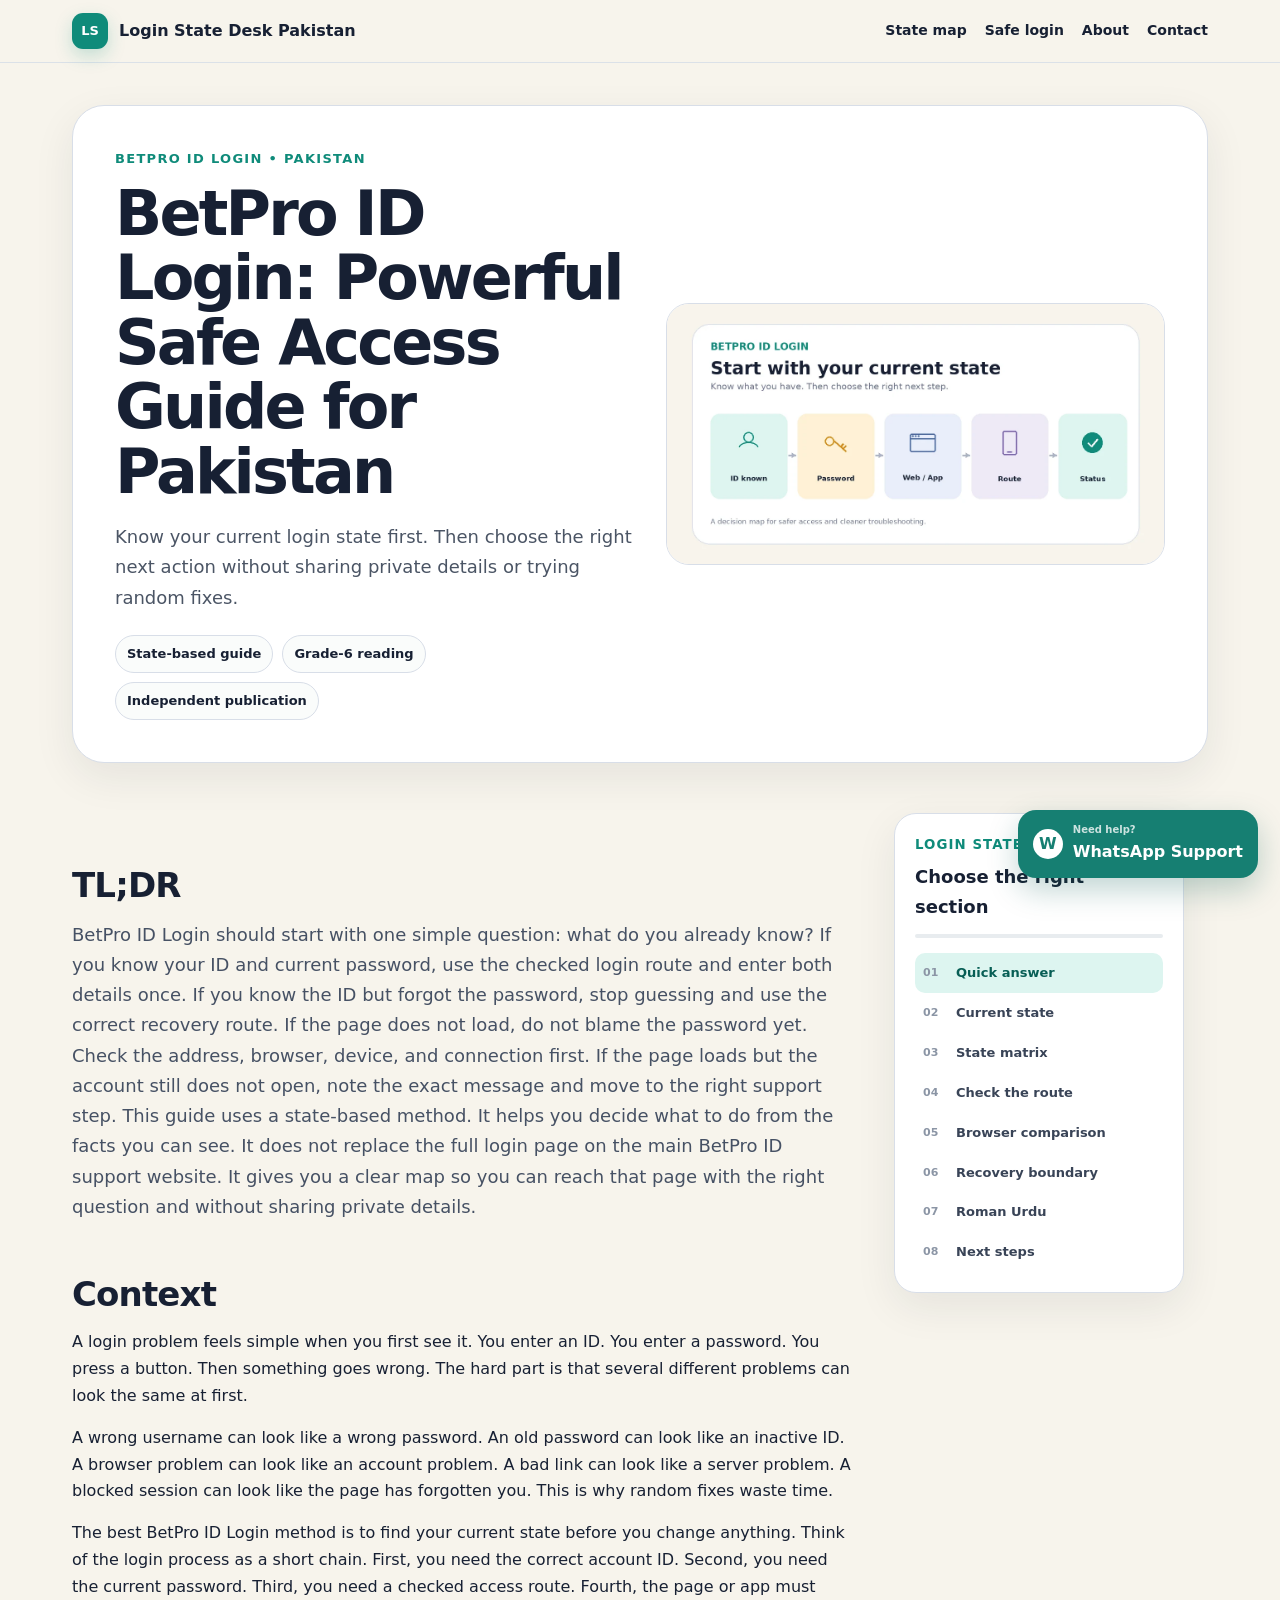
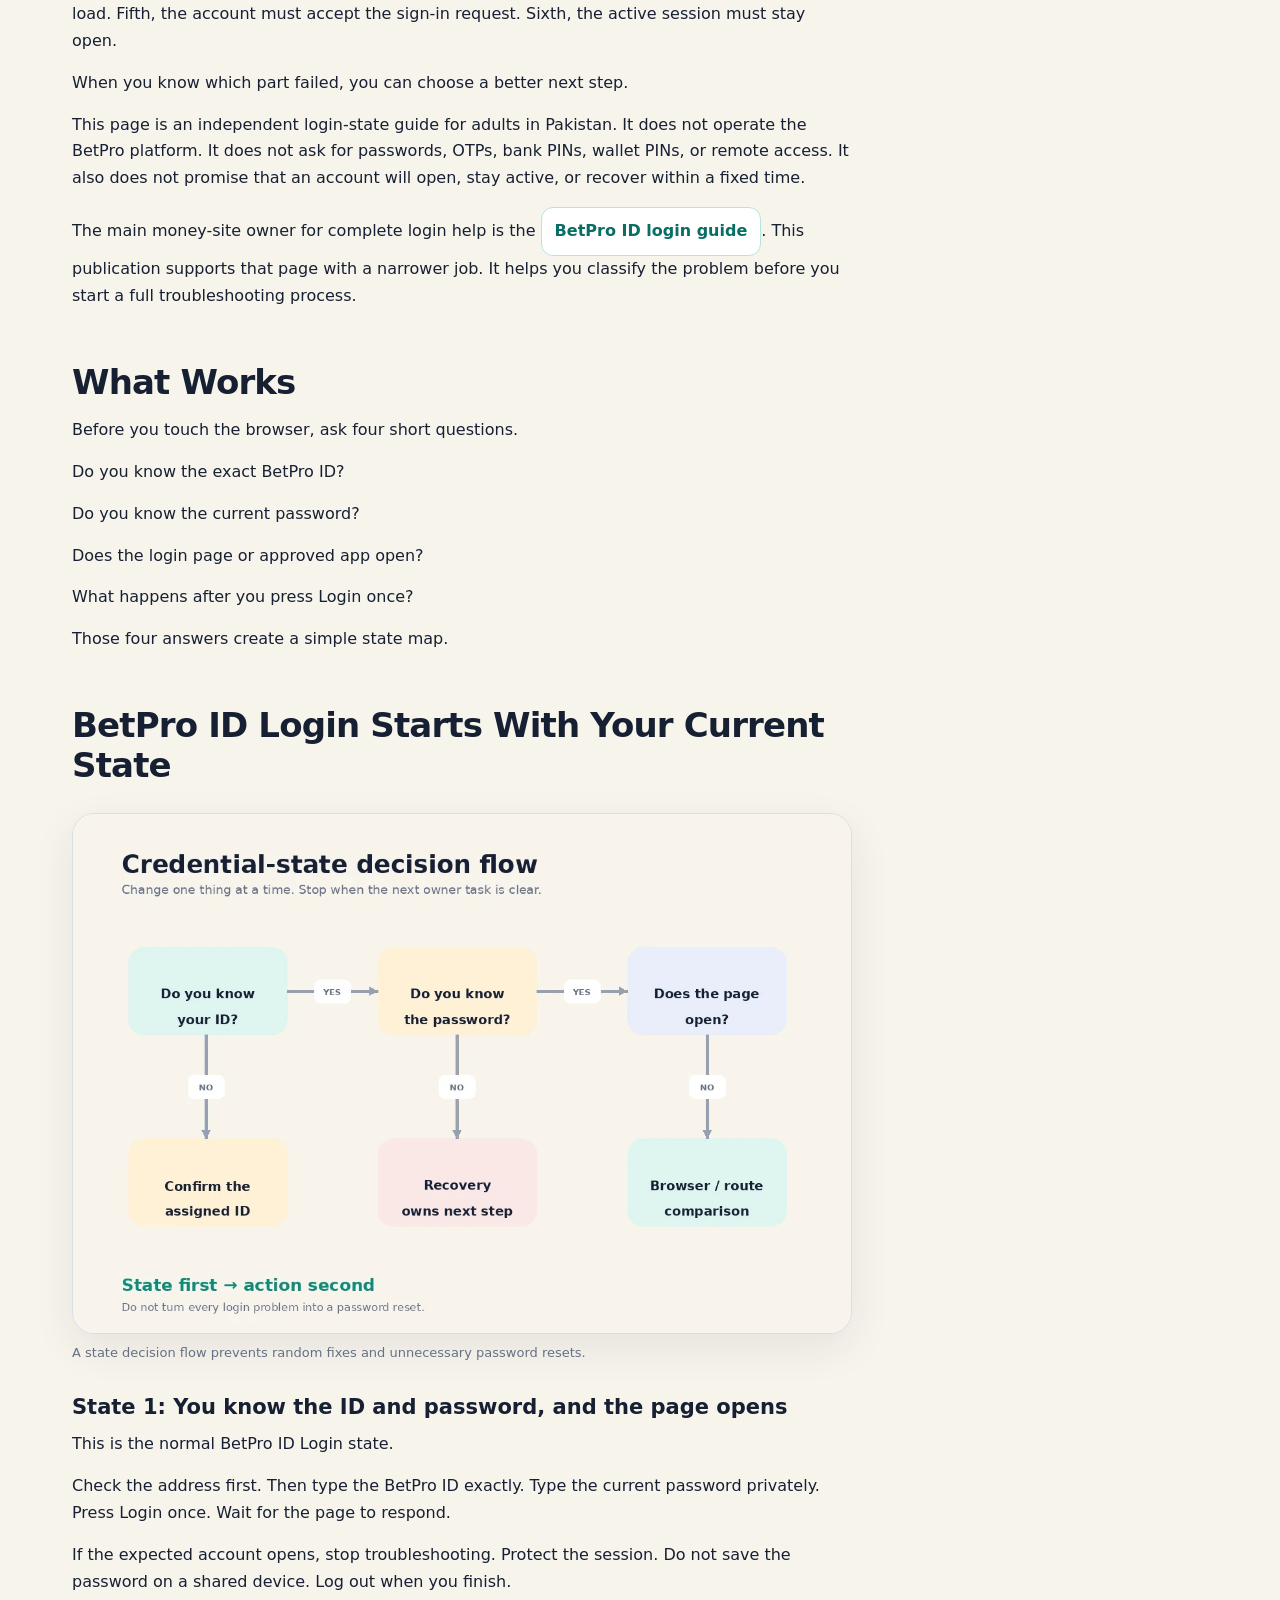
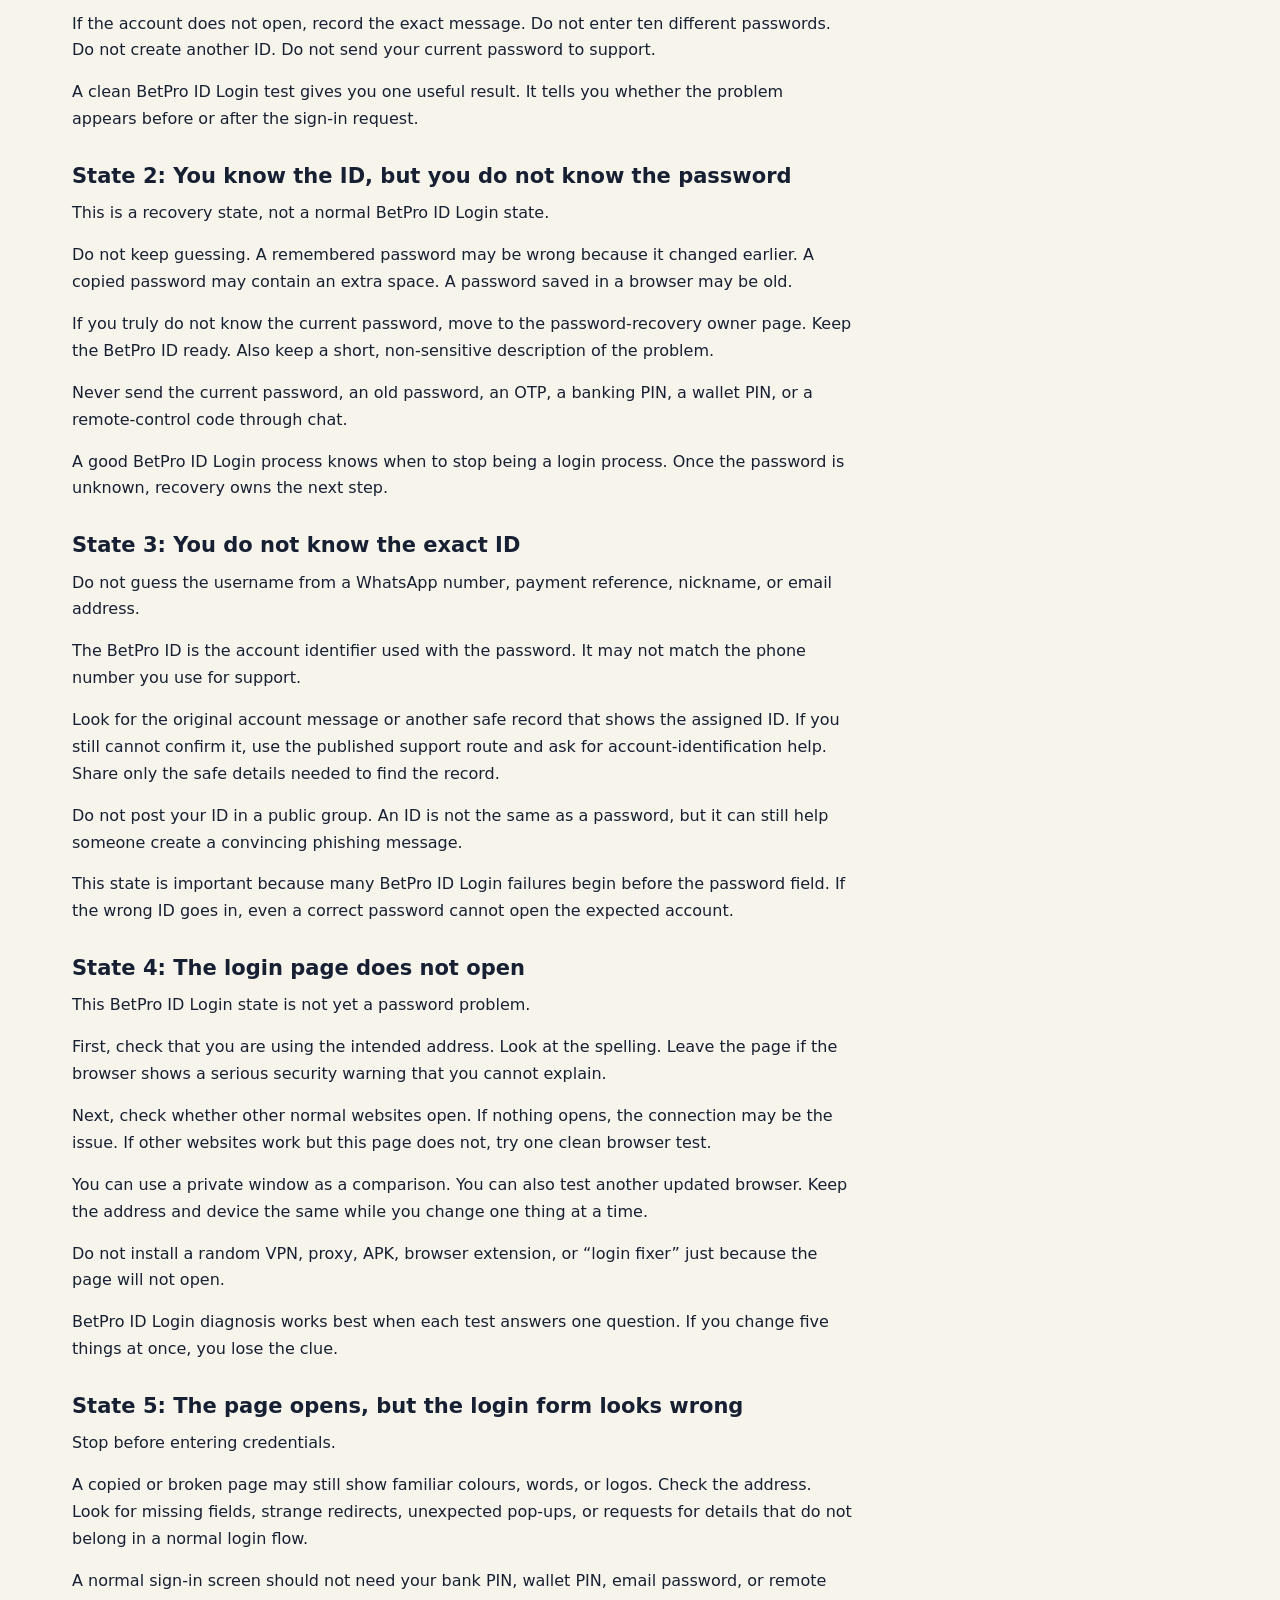
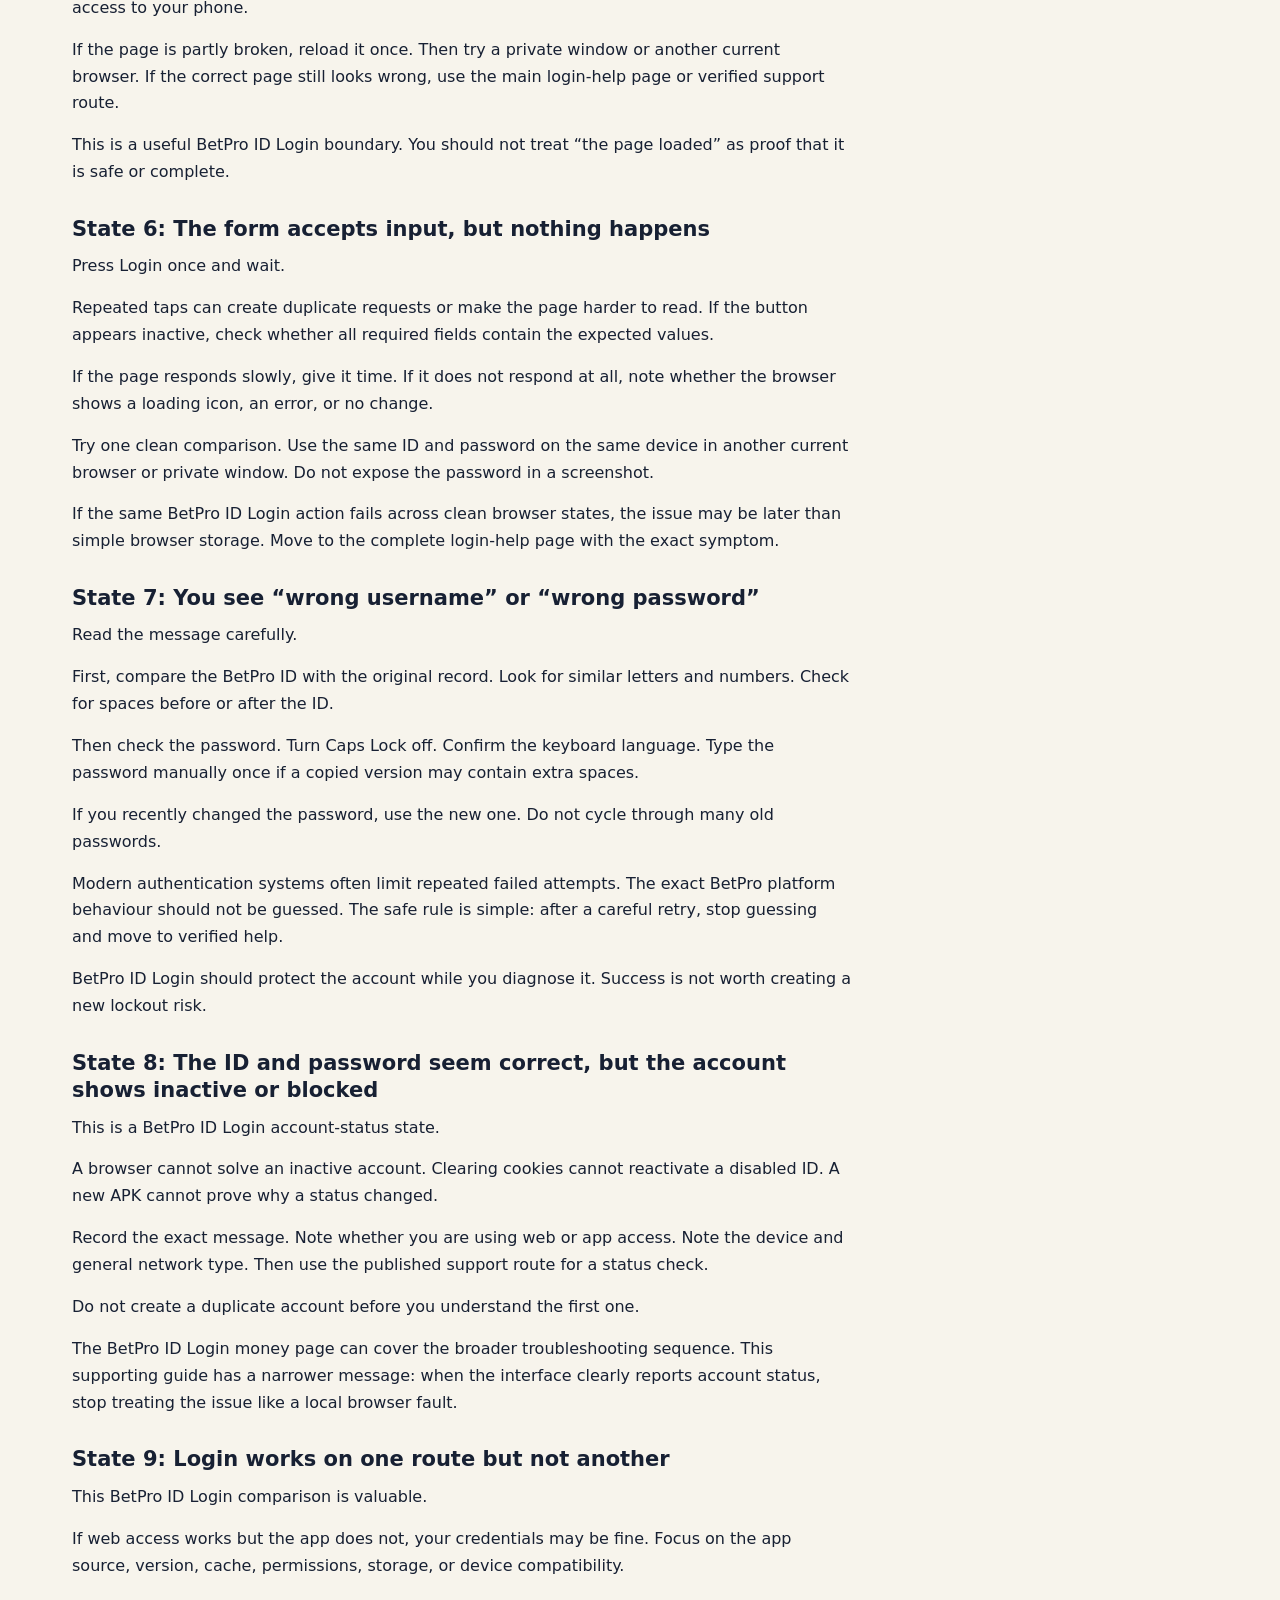
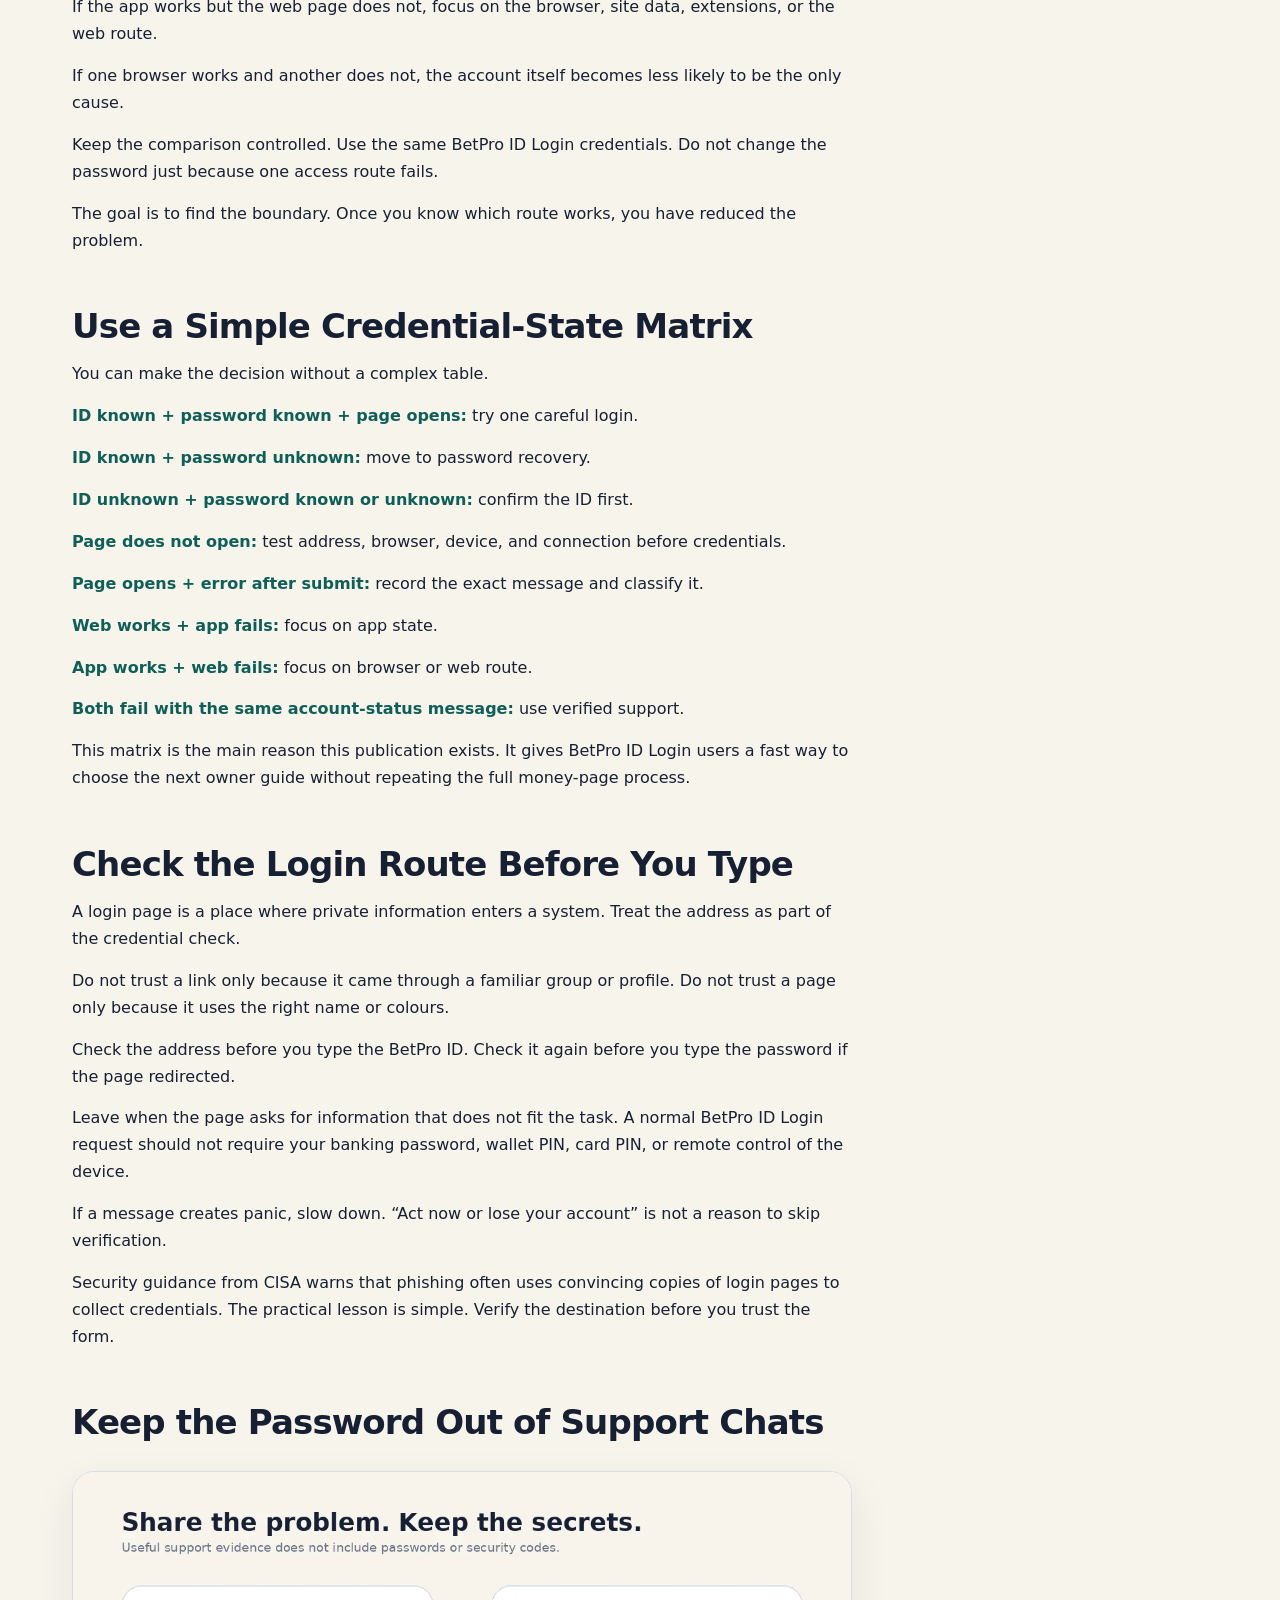
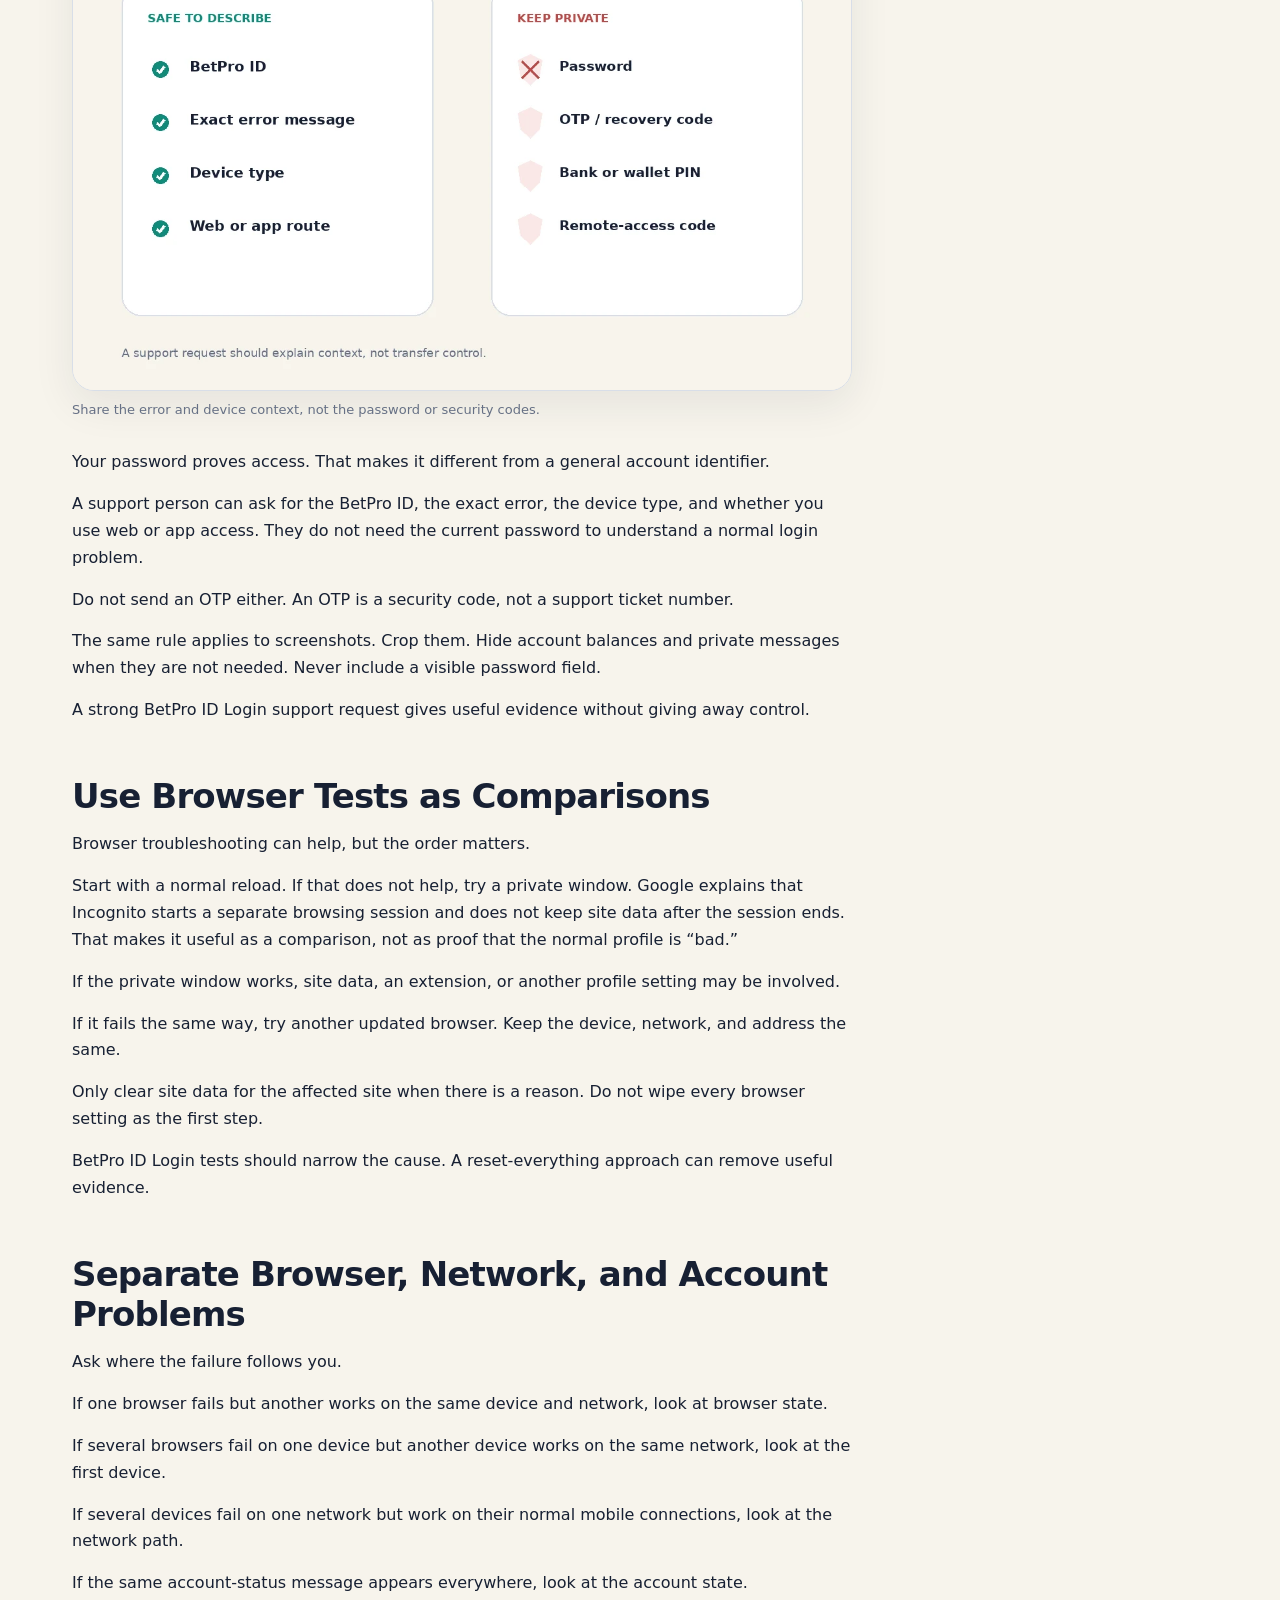
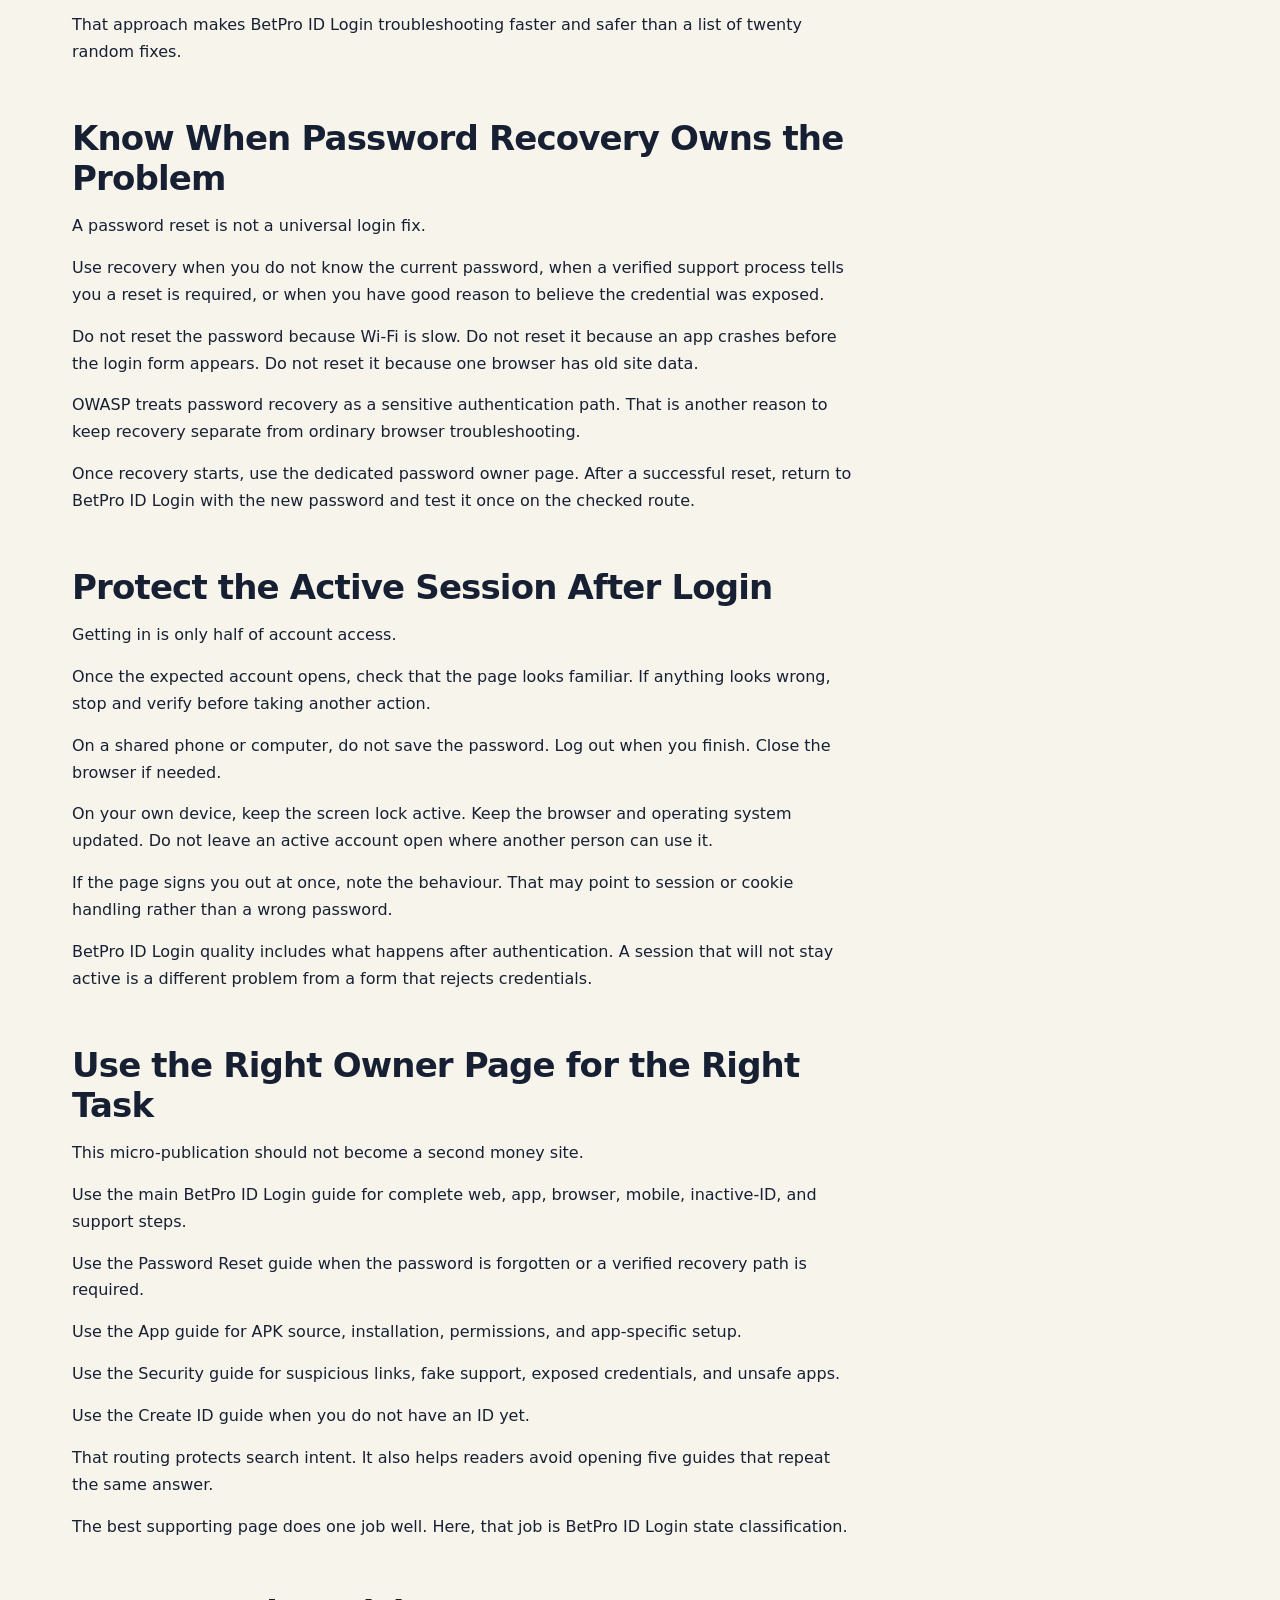
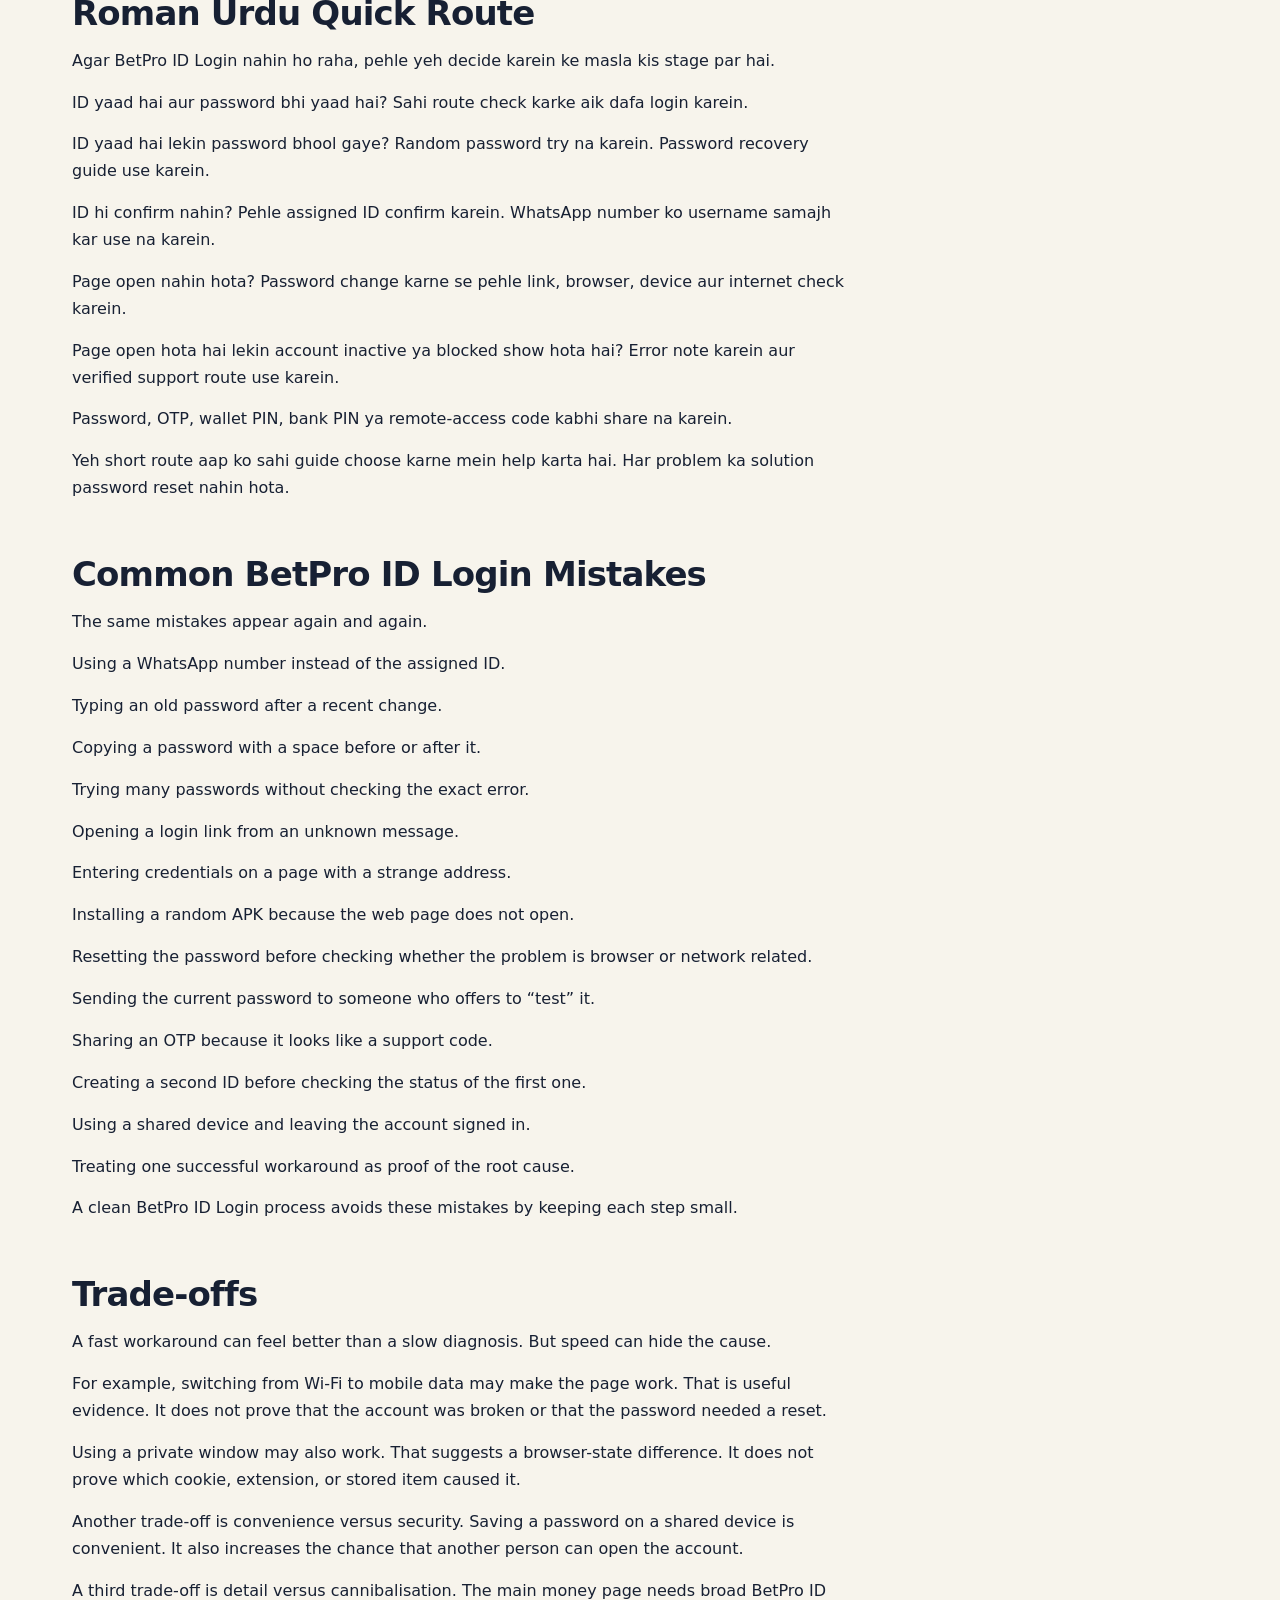
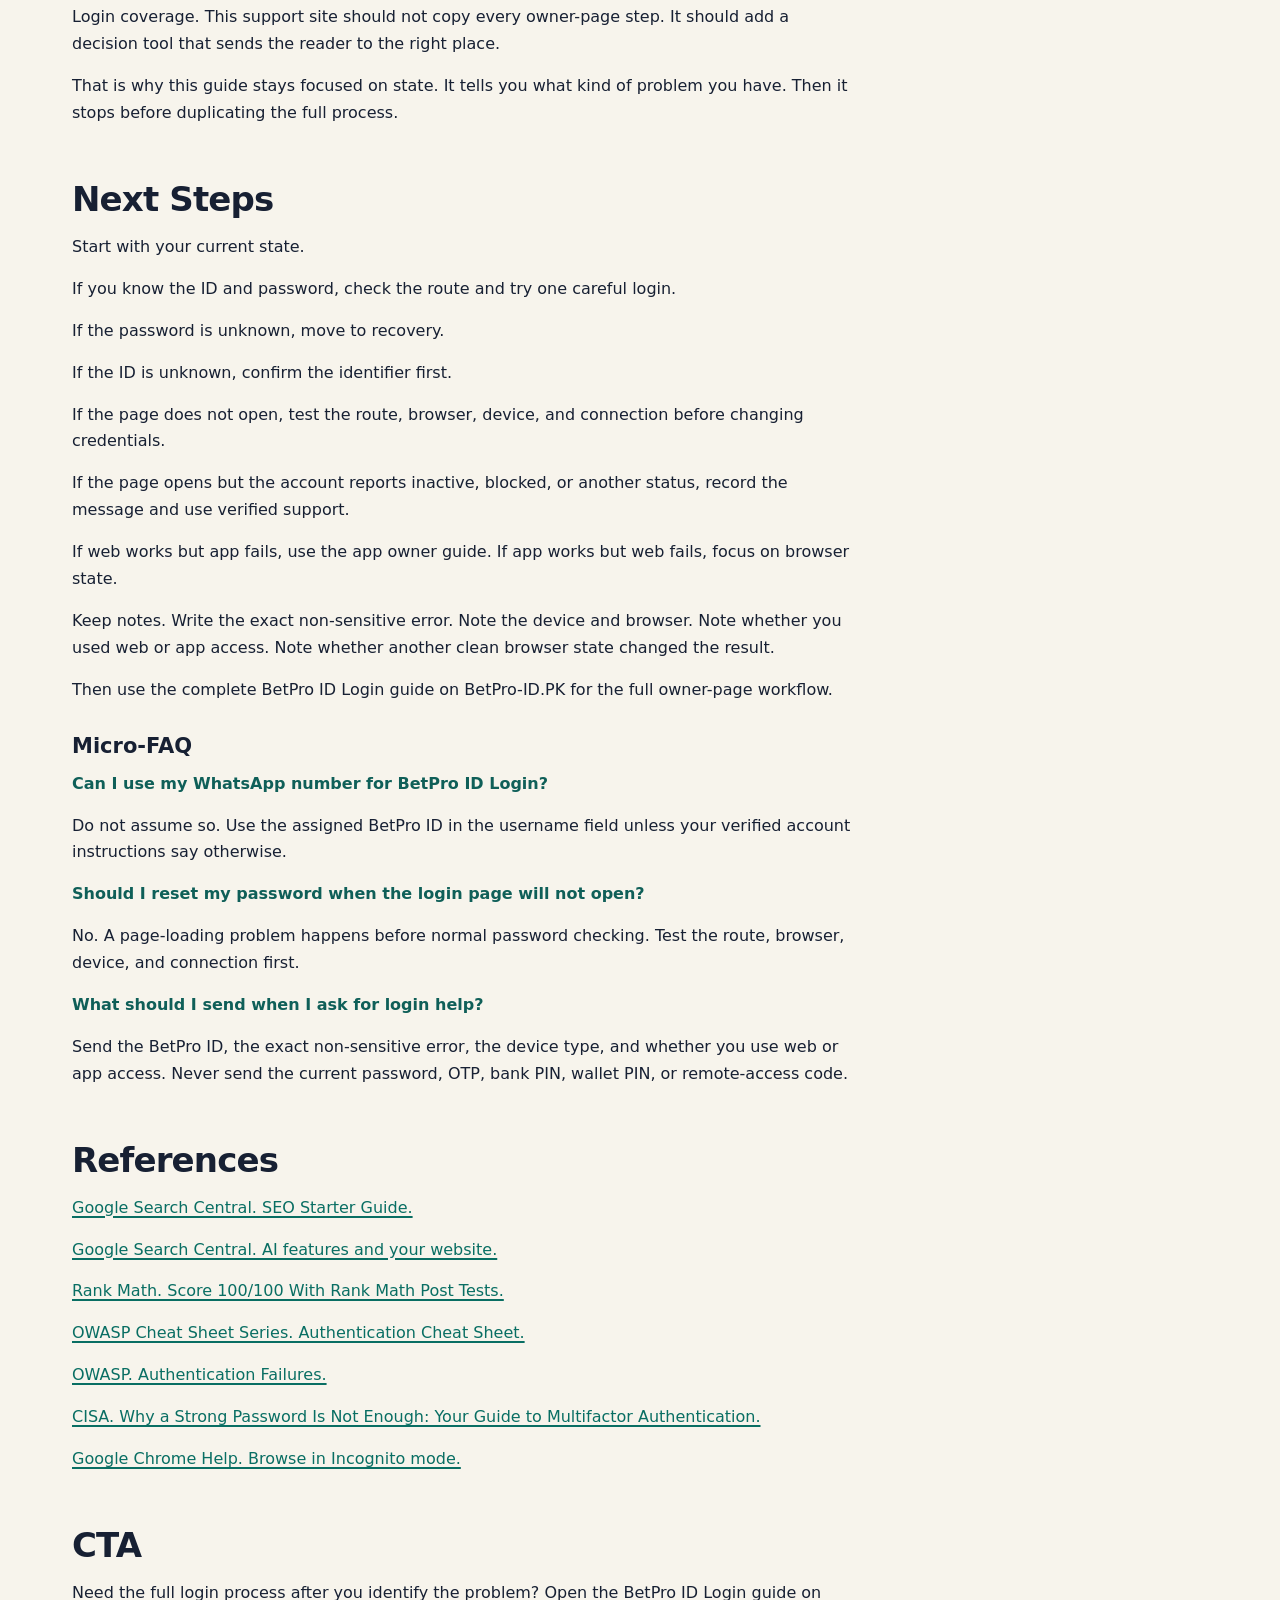
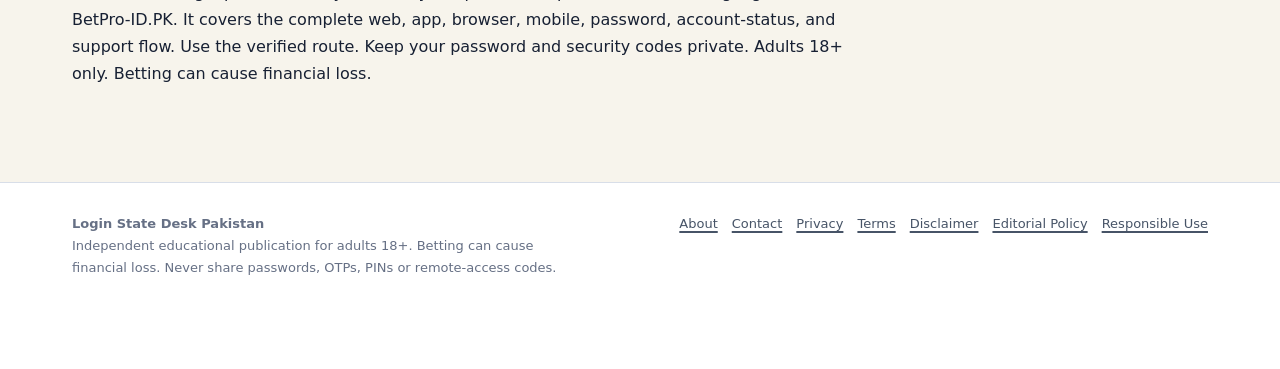
==== commit dd483737: "Add files via upload" ====
--- a/index.html
+++ b/index.html
@@ -1,12 +1,26 @@
 <!doctype html><html lang="en-PK"><head>
 <meta charset="utf-8"><meta name="viewport" content="width=device-width,initial-scale=1">
+<meta name="google-site-verification" content="3ahyuZWRBucY6a5AfCVMo99lMSXiL2Y40tGBBgs3B-Q" />
 <title>BetPro ID Login: Powerful Safe Access Guide for Pakistan</title>
 <meta name="description" content="BetPro ID Login help for Pakistan. Check your ID, password, route, browser and account state with a simple, safe decision guide.">
-<meta name="robots" content="noindex,nofollow,noarchive">
+<meta name="robots" content="index,follow,max-image-preview:large">
 <meta name="theme-color" content="#f7f4ec">
 <link rel="stylesheet" href="/assets/style.css">
+<link rel="canonical" href="https://login-state-desk-pakistan-production.up.railway.app/">
+<meta property="og:type" content="article">
+<meta property="og:title" content="BetPro ID Login: Powerful Safe Access Guide for Pakistan">
+<meta property="og:description" content="BetPro ID Login help for Pakistan. Check your ID, password, route, browser and account state with a simple, safe decision guide.">
+<meta property="og:url" content="https://login-state-desk-pakistan-production.up.railway.app/">
+<meta property="og:site_name" content="Login State Desk Pakistan">
+<meta property="og:image" content="https://login-state-desk-pakistan-production.up.railway.app/assets/w02-betpro-id-login-state-map.webp">
+<meta property="og:image:width" content="1200">
+<meta property="og:image:height" content="628">
+<meta name="twitter:card" content="summary_large_image">
+<meta name="twitter:title" content="BetPro ID Login: Powerful Safe Access Guide for Pakistan">
+<meta name="twitter:description" content="BetPro ID Login help for Pakistan. Check your ID, password, route, browser and account state with a simple, safe decision guide.">
+<meta name="twitter:image" content="https://login-state-desk-pakistan-production.up.railway.app/assets/w02-betpro-id-login-state-map.webp">
+<script type="application/ld+json">{"@context":"https://schema.org","@graph":[{"@type":"WebSite","@id":"https://login-state-desk-pakistan-production.up.railway.app/#website","url":"https://login-state-desk-pakistan-production.up.railway.app/","name":"Login State Desk Pakistan","inLanguage":"en-PK"},{"@type":"Organization","@id":"https://login-state-desk-pakistan-production.up.railway.app/#publisher","name":"Login State Desk Pakistan","url":"https://login-state-desk-pakistan-production.up.railway.app/"},{"@type":"WebPage","@id":"https://login-state-desk-pakistan-production.up.railway.app/#webpage","url":"https://login-state-desk-pakistan-production.up.railway.app/","name":"BetPro ID Login: Powerful Safe Access Guide for Pakistan","description":"BetPro ID Login help for Pakistan. Check your ID, password, route, browser and account state with a simple, safe decision guide.","isPartOf":{"@id":"https://login-state-desk-pakistan-production.up.railway.app/#website"},"inLanguage":"en-PK"},{"@type":"Article","@id":"https://login-state-desk-pakistan-production.up.railway.app/#article","headline":"BetPro ID Login: Powerful Safe Access Guide for Pakistan","description":"BetPro ID Login help for Pakistan. Check your ID, password, route, browser and account state with a simple, safe decision guide.","mainEntityOfPage":{"@id":"https://login-state-desk-pakistan-production.up.railway.app/#webpage"},"author":{"@type":"Organization","name":"Login State Desk Pakistan Editorial Desk"},"publisher":{"@id":"https://login-state-desk-pakistan-production.up.railway.app/#publisher"},"datePublished":"2026-08-17","dateModified":"2026-08-17","image":["https://login-state-desk-pakistan-production.up.railway.app/assets/w02-betpro-id-login-state-map.webp"],"inLanguage":"en-PK"},{"@type":"BreadcrumbList","itemListElement":[{"@type":"ListItem","position":1,"name":"Home","item":"https://login-state-desk-pakistan-production.up.railway.app/"}]}]}</script>
 </head><a class="skip" href="#main">Skip to content</a>
-<div class="reviewbar">REVIEW BUILD • NOINDEX • FORM NOT CONNECTED</div>
 <header class="sitehead"><nav class="nav" aria-label="Primary">
 <a class="brand" href="/"><span class="mark">LS</span><span>Login State Desk Pakistan</span></a>
 <div class="navlinks"><a href="/#state-map">State map</a><a href="/#safe-route">Safe login</a><a href="/about/">About</a><a href="/contact/">Contact</a></div>
